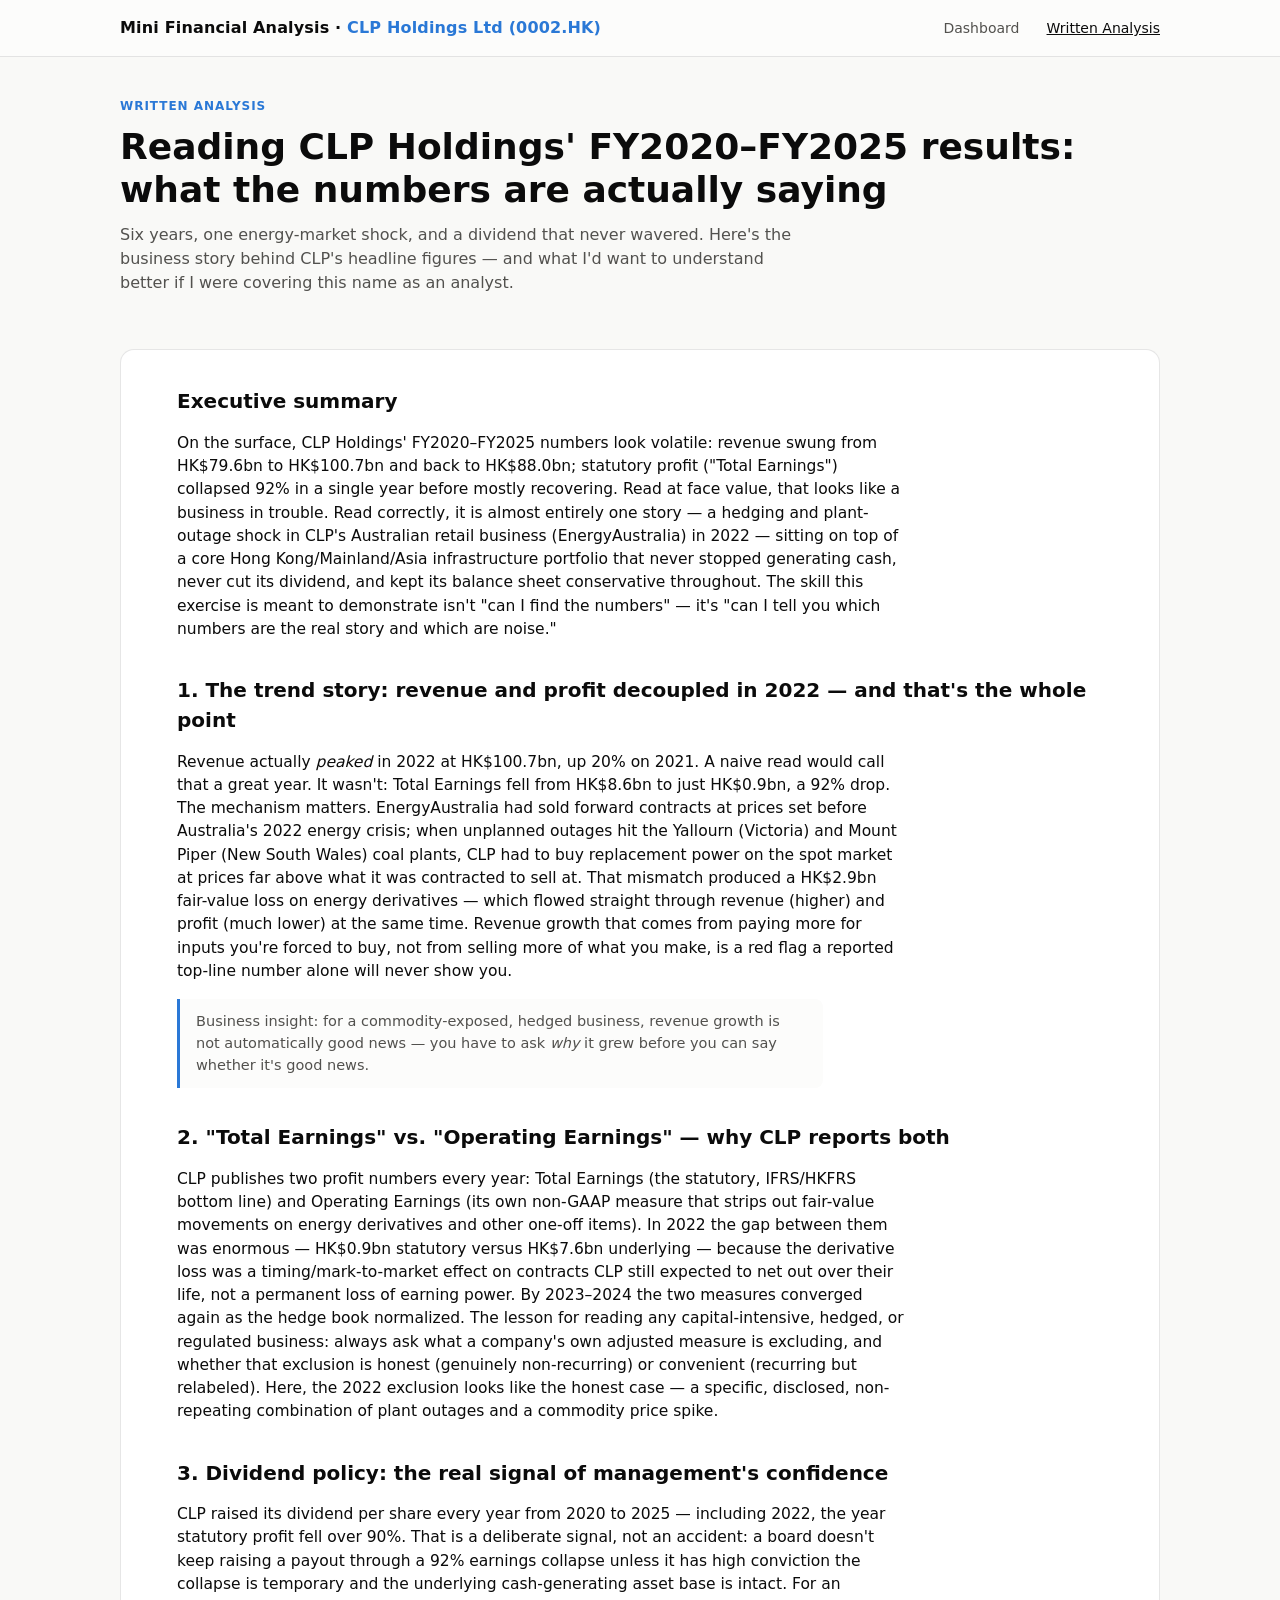
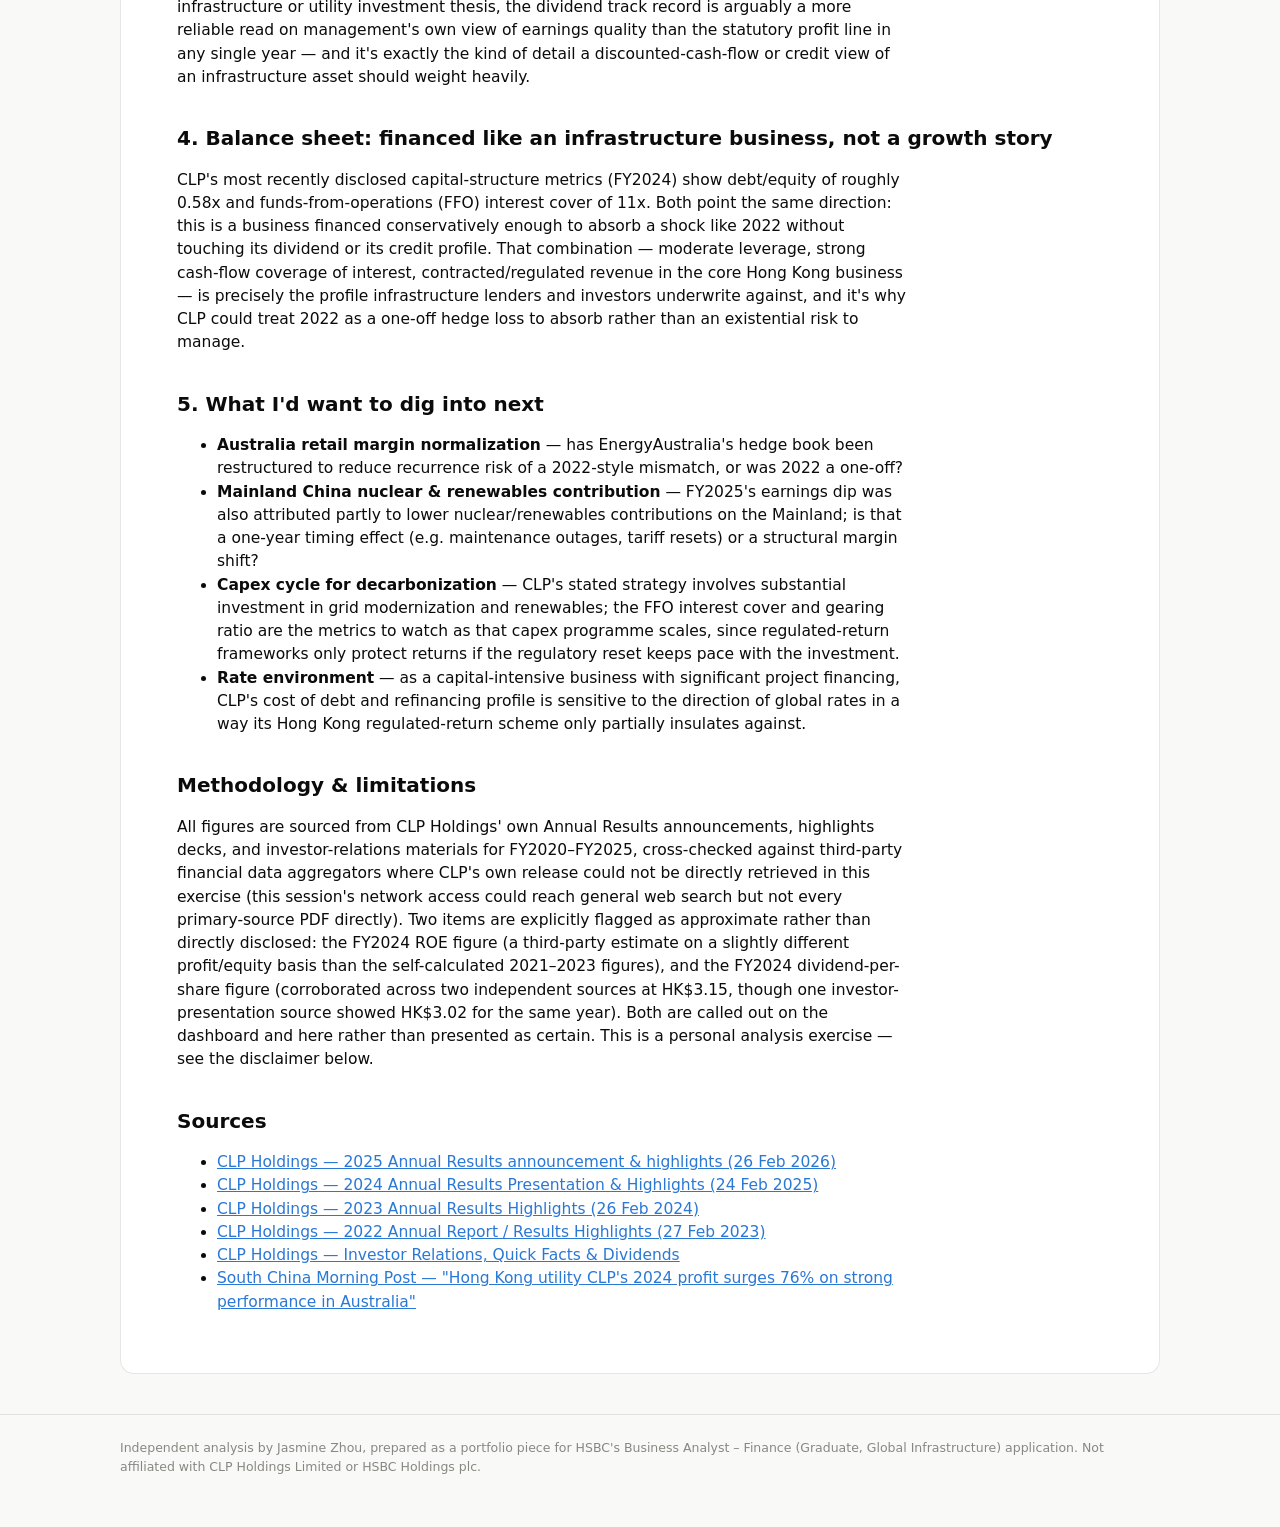
==== analysis.html @ e19e3365 "Add CLP Holdings mini financial analysis site Static dashboard + written analysis for a job-applicat" ====
<!DOCTYPE html>
<html lang="en">
<head>
  <meta charset="UTF-8" />
  <meta name="viewport" content="width=device-width, initial-scale=1.0" />
  <title>CLP Holdings — Written Analysis</title>
  <meta
    name="description"
    content="A 1-2 page written interpretation of CLP Holdings' FY2020-FY2025 results: what the trend and ratios actually mean, and what I'd watch next as an analyst."
  />
  <link rel="stylesheet" href="assets/css/style.css" />
</head>
<body>
  <header class="site-header">
    <div class="wrap">
      <div class="brand">Mini Financial Analysis · <span>CLP Holdings Ltd (0002.HK)</span></div>
      <nav class="site-nav">
        <a href="index.html">Dashboard</a>
        <a href="analysis.html" class="active">Written Analysis</a>
      </nav>
    </div>
  </header>

  <main class="wrap">
    <section class="hero">
      <p class="eyebrow">Written analysis</p>
      <h1>Reading CLP Holdings' FY2020&ndash;FY2025 results: what the numbers are actually saying</h1>
      <p class="lede">
        Six years, one energy-market shock, and a dividend that never wavered. Here's
        the business story behind CLP's headline figures — and what I'd want to
        understand better if I were covering this name as an analyst.
      </p>
    </section>

    <article class="article">
      <h2>Executive summary</h2>
      <p>
        On the surface, CLP Holdings' FY2020&ndash;FY2025 numbers look volatile: revenue
        swung from HK$79.6bn to HK$100.7bn and back to HK$88.0bn; statutory profit
        ("Total Earnings") collapsed 92% in a single year before mostly recovering.
        Read at face value, that looks like a business in trouble. Read correctly, it
        is almost entirely one story — a hedging and plant-outage shock in CLP's
        Australian retail business (EnergyAustralia) in 2022 — sitting on top of a
        core Hong Kong/Mainland/Asia infrastructure portfolio that never stopped
        generating cash, never cut its dividend, and kept its balance sheet
        conservative throughout. The skill this exercise is meant to demonstrate isn't
        "can I find the numbers" — it's "can I tell you which numbers are the real
        story and which are noise."
      </p>

      <h2>1. The trend story: revenue and profit decoupled in 2022 — and that's the whole point</h2>
      <p>
        Revenue actually <em>peaked</em> in 2022 at HK$100.7bn, up 20% on 2021. A naive
        read would call that a great year. It wasn't: Total Earnings fell from
        HK$8.6bn to just HK$0.9bn, a 92% drop. The mechanism matters. EnergyAustralia
        had sold forward contracts at prices set before Australia's 2022 energy crisis;
        when unplanned outages hit the Yallourn (Victoria) and Mount Piper (New South
        Wales) coal plants, CLP had to buy replacement power on the spot market at
        prices far above what it was contracted to sell at. That mismatch produced a
        HK$2.9bn fair-value loss on energy derivatives — which flowed straight through
        revenue (higher) and profit (much lower) at the same time. Revenue growth that
        comes from paying more for inputs you're forced to buy, not from selling more
        of what you make, is a red flag a reported top-line number alone will never show you.
      </p>
      <div class="callout">
        Business insight: for a commodity-exposed, hedged business, revenue growth is
        not automatically good news — you have to ask <em>why</em> it grew before you
        can say whether it's good news.
      </div>

      <h2>2. "Total Earnings" vs. "Operating Earnings" — why CLP reports both</h2>
      <p>
        CLP publishes two profit numbers every year: Total Earnings (the statutory,
        IFRS/HKFRS bottom line) and Operating Earnings (its own non-GAAP measure that
        strips out fair-value movements on energy derivatives and other one-off
        items). In 2022 the gap between them was enormous — HK$0.9bn statutory versus
        HK$7.6bn underlying — because the derivative loss was a timing/mark-to-market
        effect on contracts CLP still expected to net out over their life, not a
        permanent loss of earning power. By 2023&ndash;2024 the two measures converged
        again as the hedge book normalized. The lesson for reading any capital-intensive,
        hedged, or regulated business: always ask what a company's own adjusted
        measure is excluding, and whether that exclusion is honest (genuinely
        non-recurring) or convenient (recurring but relabeled). Here, the 2022
        exclusion looks like the honest case — a specific, disclosed, non-repeating
        combination of plant outages and a commodity price spike.
      </p>

      <h2>3. Dividend policy: the real signal of management's confidence</h2>
      <p>
        CLP raised its dividend per share every year from 2020 to 2025 — including
        2022, the year statutory profit fell over 90%. That is a deliberate signal,
        not an accident: a board doesn't keep raising a payout through a 92%
        earnings collapse unless it has high conviction the collapse is temporary and
        the underlying cash-generating asset base is intact. For an infrastructure
        or utility investment thesis, the dividend track record is arguably a more
        reliable read on management's own view of earnings quality than the
        statutory profit line in any single year — and it's exactly the kind of
        detail a discounted-cash-flow or credit view of an infrastructure asset
        should weight heavily.
      </p>

      <h2>4. Balance sheet: financed like an infrastructure business, not a growth story</h2>
      <p>
        CLP's most recently disclosed capital-structure metrics (FY2024) show
        debt/equity of roughly 0.58x and funds-from-operations (FFO) interest cover
        of 11x. Both point the same direction: this is a business financed
        conservatively enough to absorb a shock like 2022 without touching its
        dividend or its credit profile. That combination — moderate leverage, strong
        cash-flow coverage of interest, contracted/regulated revenue in the core
        Hong Kong business — is precisely the profile infrastructure lenders and
        investors underwrite against, and it's why CLP could treat 2022 as a
        one-off hedge loss to absorb rather than an existential risk to manage.
      </p>

      <h2>5. What I'd want to dig into next</h2>
      <ul>
        <li>
          <strong>Australia retail margin normalization</strong> — has EnergyAustralia's
          hedge book been restructured to reduce recurrence risk of a 2022-style
          mismatch, or was 2022 a one-off?
        </li>
        <li>
          <strong>Mainland China nuclear &amp; renewables contribution</strong> — FY2025's
          earnings dip was also attributed partly to lower nuclear/renewables
          contributions on the Mainland; is that a one-year timing effect (e.g.
          maintenance outages, tariff resets) or a structural margin shift?
        </li>
        <li>
          <strong>Capex cycle for decarbonization</strong> — CLP's stated strategy
          involves substantial investment in grid modernization and renewables;
          the FFO interest cover and gearing ratio are the metrics to watch as that
          capex programme scales, since regulated-return frameworks only protect
          returns if the regulatory reset keeps pace with the investment.
        </li>
        <li>
          <strong>Rate environment</strong> — as a capital-intensive business with
          significant project financing, CLP's cost of debt and refinancing profile
          is sensitive to the direction of global rates in a way its Hong Kong
          regulated-return scheme only partially insulates against.
        </li>
      </ul>

      <h2>Methodology &amp; limitations</h2>
      <p>
        All figures are sourced from CLP Holdings' own Annual Results announcements,
        highlights decks, and investor-relations materials for FY2020&ndash;FY2025,
        cross-checked against third-party financial data aggregators where CLP's own
        release could not be directly retrieved in this exercise (this session's
        network access could reach general web search but not every primary-source
        PDF directly). Two items are explicitly flagged as approximate rather than
        directly disclosed: the FY2024 ROE figure (a third-party estimate on a
        slightly different profit/equity basis than the self-calculated 2021&ndash;2023
        figures), and the FY2024 dividend-per-share figure (corroborated across two
        independent sources at HK$3.15, though one investor-presentation source
        showed HK$3.02 for the same year). Both are called out on the dashboard and
        here rather than presented as certain. This is a personal analysis exercise —
        see the disclaimer below.
      </p>

      <h2 id="sources">Sources</h2>
      <ul>
        <li><a href="https://www.clpgroup.com/en/investor-relations/financial-reporting/results-and-presentations.html">CLP Holdings — 2025 Annual Results announcement &amp; highlights (26 Feb 2026)</a></li>
        <li><a href="https://www.clpgroup.com/content/dam/clp-group/channels/investor/document/3-2-results---presentations/2024/CLP%202024%20Annual%20Results%20Presentation.pdf.coredownload.pdf">CLP Holdings — 2024 Annual Results Presentation &amp; Highlights (24 Feb 2025)</a></li>
        <li><a href="https://www.clpgroup.com/content/dam/clp-group/channels/media/document/embedded_pdfs_en/2023AR_highlights_en.pdf">CLP Holdings — 2023 Annual Results Highlights (26 Feb 2024)</a></li>
        <li><a href="https://www.clpgroup.com/content/dam/clp-group/channels/investor/document/3-3-financial-reports/2022/e_2022Annual%20Report.pdf">CLP Holdings — 2022 Annual Report / Results Highlights (27 Feb 2023)</a></li>
        <li><a href="https://www.clpgroup.com/en/investor-relations/financial-reporting/quick-facts.html">CLP Holdings — Investor Relations, Quick Facts &amp; Dividends</a></li>
        <li><a href="https://www.scmp.com/business/article/3299883/hong-kong-utility-clps-2024-profit-surges-76-strong-performance-australia">South China Morning Post — "Hong Kong utility CLP's 2024 profit surges 76% on strong performance in Australia"</a></li>
      </ul>
    </article>
  </main>

  <footer class="site-footer">
    <div class="wrap">
      Independent analysis by Jasmine Zhou, prepared as a portfolio piece for HSBC's
      Business Analyst – Finance (Graduate, Global Infrastructure) application. Not
      affiliated with CLP Holdings Limited or HSBC Holdings plc.
    </div>
  </footer>
</body>
</html>
---- assets/css/style.css ----
/* HSBC mini financial analysis — shared styles.
   Color tokens follow a validated categorical/status palette (see README). */

:root {
  color-scheme: light;
  --page-plane: #f9f9f7;
  --surface-1: #fcfcfb;
  --surface-2: #ffffff;
  --text-primary: #0b0b0b;
  --text-secondary: #52514e;
  --text-muted: #898781;
  --gridline: #e1e0d9;
  --baseline: #c3c2b7;
  --border: rgba(11, 11, 11, 0.1);

  --series-1: #2a78d6; /* blue */
  --series-2: #eb6834; /* orange */

  --good: #0ca30c;
  --good-text: #006300;
  --critical: #d03b3b;
  --neutral-chip: #eceae3;
}

@media (prefers-color-scheme: dark) {
  :root:where(:not([data-theme="light"])) {
    color-scheme: dark;
    --page-plane: #0d0d0d;
    --surface-1: #1a1a19;
    --surface-2: #201f1e;
    --text-primary: #ffffff;
    --text-secondary: #c3c2b7;
    --text-muted: #898781;
    --gridline: #2c2c2a;
    --baseline: #383835;
    --border: rgba(255, 255, 255, 0.1);

    --series-1: #3987e5;
    --series-2: #d95926;

    --good: #0ca30c;
    --good-text: #0ca30c;
    --critical: #e66767;
    --neutral-chip: #262624;
  }
}

* {
  box-sizing: border-box;
}

html,
body {
  margin: 0;
  padding: 0;
}

body {
  background: var(--page-plane);
  color: var(--text-primary);
  font-family: system-ui, -apple-system, "Segoe UI", sans-serif;
  line-height: 1.5;
  -webkit-font-smoothing: antialiased;
}

a {
  color: var(--series-1);
}

.wrap {
  max-width: 1080px;
  margin: 0 auto;
  padding: 0 20px;
}

/* ---------- top nav ---------- */
.site-header {
  border-bottom: 1px solid var(--border);
  background: var(--surface-1);
}

.site-header .wrap {
  display: flex;
  align-items: center;
  justify-content: space-between;
  padding-top: 16px;
  padding-bottom: 16px;
  flex-wrap: wrap;
  gap: 10px;
}

.brand {
  font-weight: 700;
  font-size: 16px;
  letter-spacing: 0.01em;
}

.brand span {
  color: var(--series-1);
}

.site-nav a {
  color: var(--text-secondary);
  text-decoration: none;
  font-size: 14px;
  margin-left: 22px;
}

.site-nav a:hover,
.site-nav a.active {
  color: var(--text-primary);
  text-decoration: underline;
}

/* ---------- hero ---------- */
.hero {
  padding: 40px 0 24px;
}

.eyebrow {
  text-transform: uppercase;
  letter-spacing: 0.08em;
  font-size: 12px;
  font-weight: 700;
  color: var(--series-1);
  margin: 0 0 10px;
}

.hero h1 {
  font-size: clamp(26px, 4vw, 36px);
  line-height: 1.2;
  margin: 0 0 12px;
}

.hero p.lede {
  font-size: 16px;
  color: var(--text-secondary);
  max-width: 68ch;
  margin: 0 0 6px;
}

.hero .as-of {
  font-size: 13px;
  color: var(--text-muted);
}

/* ---------- disclaimer ---------- */
.disclaimer {
  background: var(--surface-1);
  border: 1px solid var(--border);
  border-radius: 10px;
  padding: 14px 16px;
  font-size: 13px;
  color: var(--text-secondary);
  margin: 20px 0 32px;
}

.disclaimer strong {
  color: var(--text-primary);
}

/* ---------- KPI row ---------- */
.kpi-row {
  display: grid;
  grid-template-columns: repeat(auto-fit, minmax(190px, 1fr));
  gap: 12px;
  margin: 24px 0 40px;
}

.kpi-tile {
  background: var(--surface-2);
  border: 1px solid var(--border);
  border-radius: 12px;
  padding: 16px 18px;
}

.kpi-label {
  font-size: 12px;
  color: var(--text-muted);
  text-transform: uppercase;
  letter-spacing: 0.04em;
  margin: 0 0 8px;
}

.kpi-value {
  font-size: 26px;
  font-weight: 700;
  margin: 0 0 6px;
  font-variant-numeric: proportional-nums;
}

.kpi-delta {
  font-size: 13px;
  font-weight: 600;
  display: inline-flex;
  align-items: center;
  gap: 4px;
}

.kpi-delta.good {
  color: var(--good-text);
}

.kpi-delta.critical {
  color: var(--critical);
}

.kpi-delta.neutral {
  color: var(--text-muted);
}

.kpi-note {
  font-size: 12px;
  color: var(--text-muted);
  margin-top: 6px;
}

/* ---------- section chrome ---------- */
section.block {
  margin: 44px 0;
}

section.block h2 {
  font-size: 20px;
  margin: 0 0 4px;
}

section.block .sub {
  color: var(--text-secondary);
  font-size: 14px;
  margin: 0 0 18px;
}

.chart-grid {
  display: grid;
  grid-template-columns: repeat(auto-fit, minmax(420px, 1fr));
  gap: 20px;
}

.chart-card {
  background: var(--surface-2);
  border: 1px solid var(--border);
  border-radius: 12px;
  padding: 18px 20px 10px;
}

.chart-card h3 {
  font-size: 15px;
  margin: 0 0 2px;
}

.chart-card .chart-sub {
  font-size: 12.5px;
  color: var(--text-muted);
  margin: 0 0 12px;
}

.chart-card canvas {
  max-height: 260px;
}

.legend-row {
  display: flex;
  gap: 16px;
  flex-wrap: wrap;
  font-size: 12.5px;
  color: var(--text-secondary);
  margin-top: 10px;
}

.legend-row .dot {
  display: inline-block;
  width: 10px;
  height: 10px;
  border-radius: 3px;
  margin-right: 5px;
  vertical-align: middle;
}

.chart-footnote {
  font-size: 11.5px;
  color: var(--text-muted);
  margin-top: 8px;
}

/* ---------- article (analysis.html) ---------- */
.article {
  background: var(--surface-2);
  border: 1px solid var(--border);
  border-radius: 14px;
  padding: 36px clamp(20px, 5vw, 56px) 44px;
  margin: 24px 0 40px;
}

.article h2 {
  font-size: 20px;
  margin: 34px 0 10px;
}

.article h2:first-child {
  margin-top: 0;
}

.article p {
  font-size: 15.5px;
  color: var(--text-primary);
  max-width: 74ch;
}

.article ul {
  max-width: 74ch;
  font-size: 15.5px;
}

.article .callout {
  border-left: 3px solid var(--series-1);
  background: var(--surface-1);
  padding: 12px 16px;
  border-radius: 0 8px 8px 0;
  font-size: 14.5px;
  color: var(--text-secondary);
  margin: 16px 0;
  max-width: 70ch;
}

/* ---------- table ---------- */
table.data-table {
  width: 100%;
  border-collapse: collapse;
  font-size: 13.5px;
  margin: 16px 0;
}

table.data-table th,
table.data-table td {
  text-align: right;
  padding: 8px 10px;
  border-bottom: 1px solid var(--gridline);
  font-variant-numeric: tabular-nums;
}

table.data-table th:first-child,
table.data-table td:first-child {
  text-align: left;
  font-variant-numeric: normal;
}

table.data-table th {
  color: var(--text-muted);
  font-weight: 600;
  font-size: 12px;
  text-transform: uppercase;
  letter-spacing: 0.03em;
}

/* ---------- footer ---------- */
.site-footer {
  border-top: 1px solid var(--border);
  margin-top: 40px;
  padding: 24px 0 50px;
  font-size: 12.5px;
  color: var(--text-muted);
}

.site-footer a {
  color: var(--text-muted);
}

.sources-list {
  margin: 6px 0 0;
  padding-left: 18px;
}

.sources-list li {
  margin-bottom: 3px;
}

@media (max-width: 560px) {
  .site-nav a {
    margin-left: 14px;
  }
}
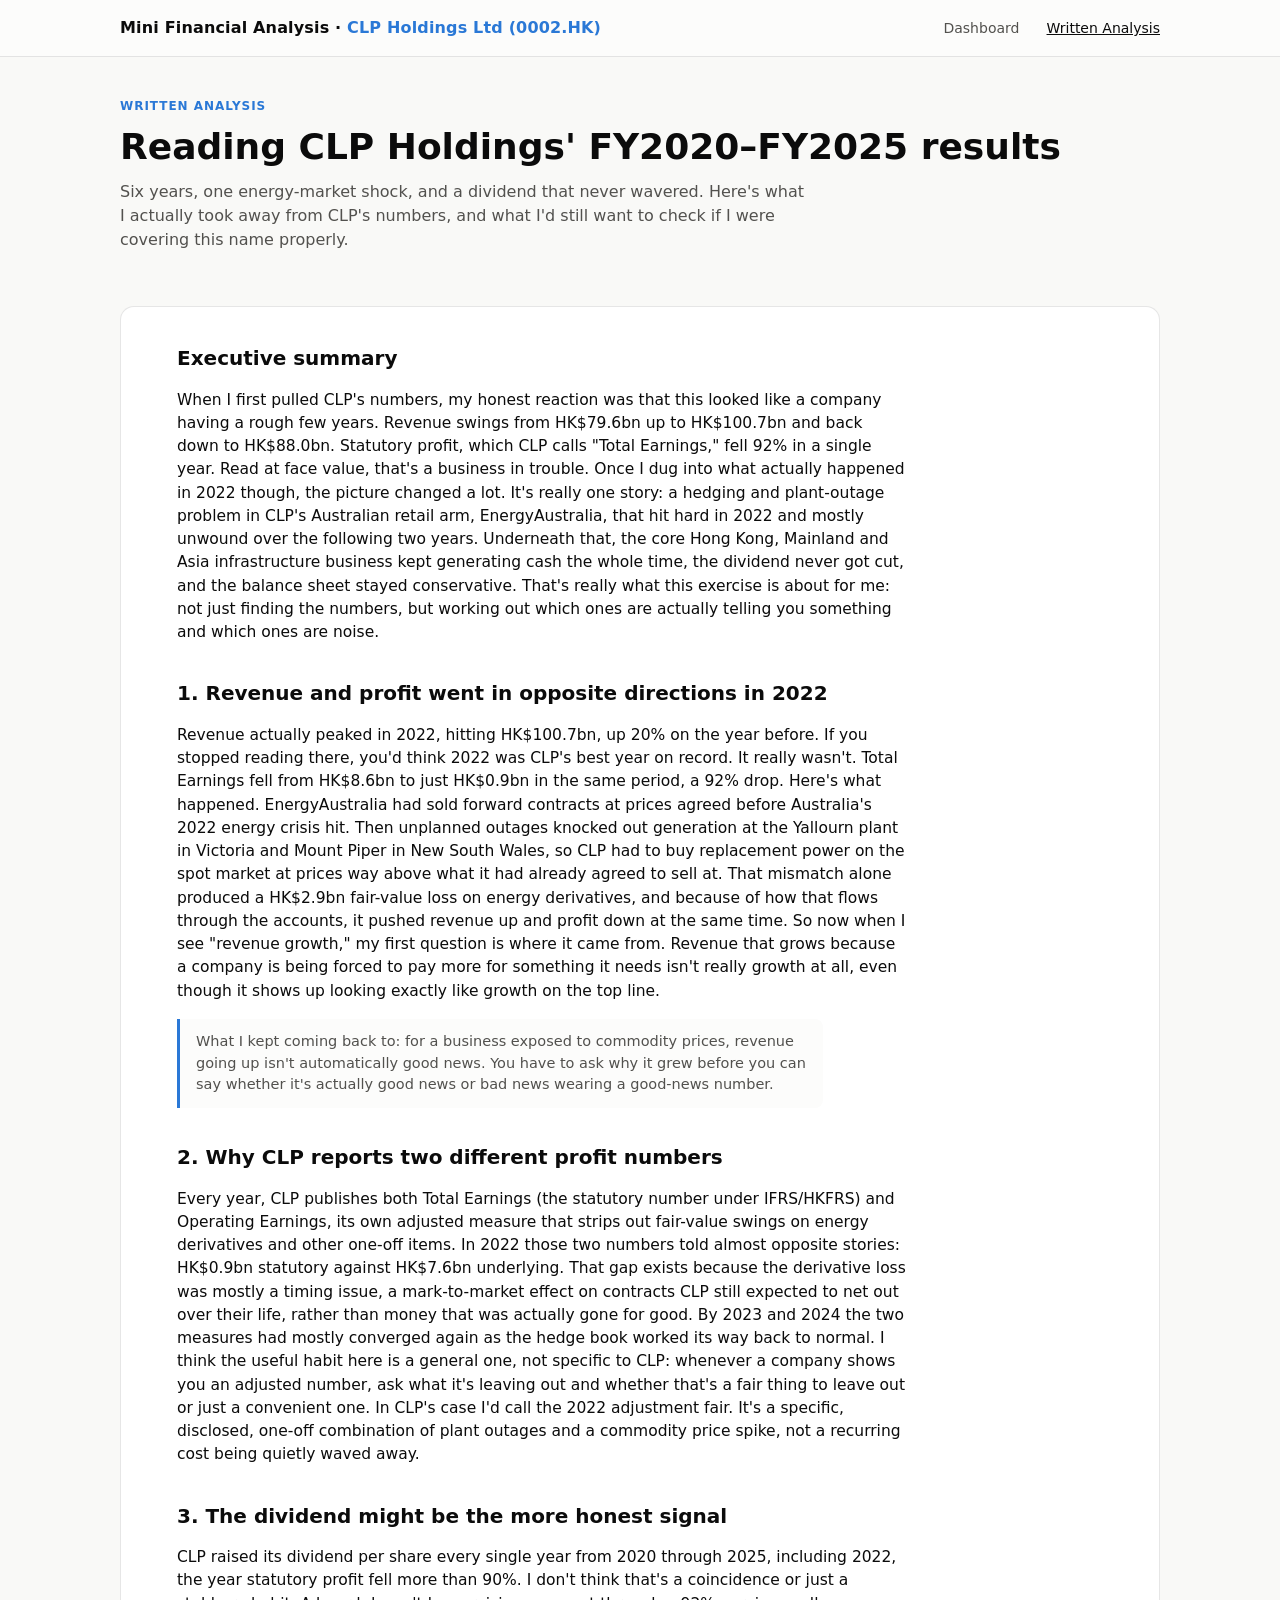
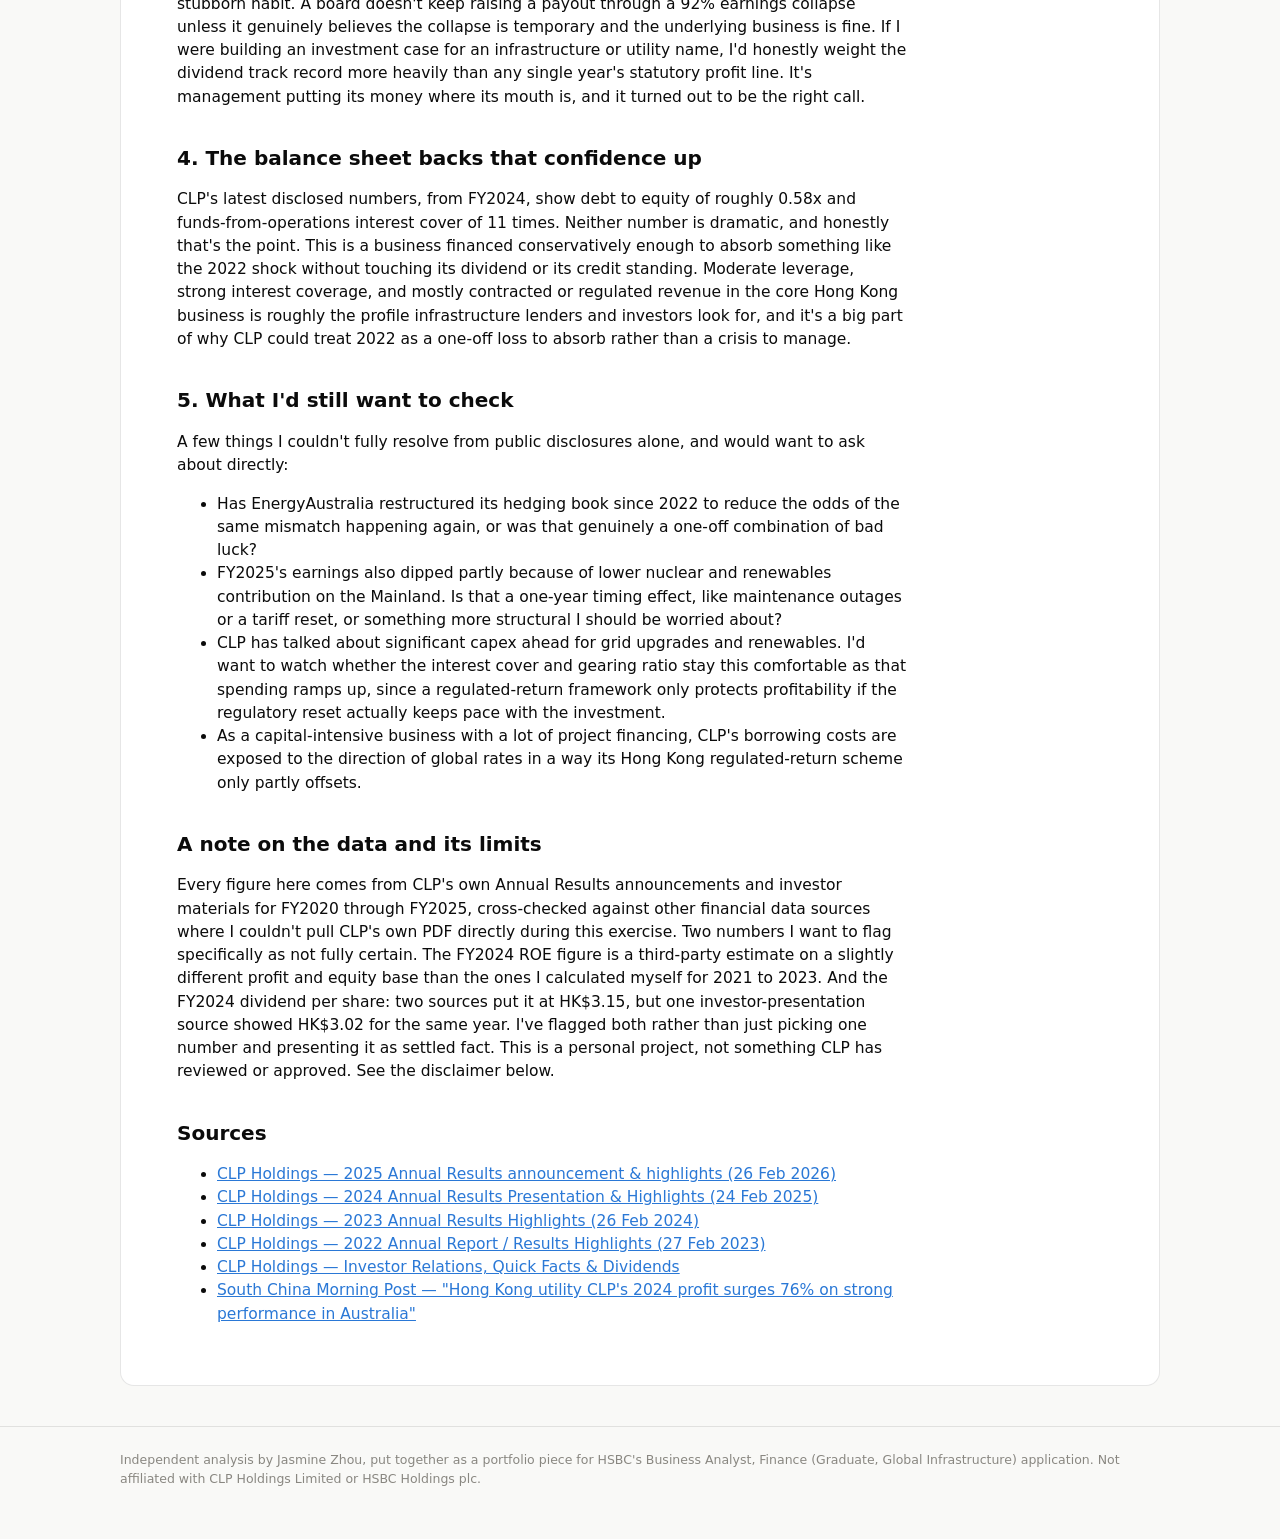
==== commit 6b9344a4: "Rewrite copy in a more natural voice, add real interactivity Rewrote the written analysis and dashbo" ====
--- a/analysis.html
+++ b/analysis.html
@@ -24,137 +24,148 @@
   <main class="wrap">
     <section class="hero">
       <p class="eyebrow">Written analysis</p>
-      <h1>Reading CLP Holdings' FY2020&ndash;FY2025 results: what the numbers are actually saying</h1>
+      <h1>Reading CLP Holdings' FY2020&ndash;FY2025 results</h1>
       <p class="lede">
-        Six years, one energy-market shock, and a dividend that never wavered. Here's
-        the business story behind CLP's headline figures — and what I'd want to
-        understand better if I were covering this name as an analyst.
+        Six years, one energy-market shock, and a dividend that never wavered.
+        Here's what I actually took away from CLP's numbers, and what I'd still
+        want to check if I were covering this name properly.
       </p>
     </section>
 
     <article class="article">
       <h2>Executive summary</h2>
       <p>
-        On the surface, CLP Holdings' FY2020&ndash;FY2025 numbers look volatile: revenue
-        swung from HK$79.6bn to HK$100.7bn and back to HK$88.0bn; statutory profit
-        ("Total Earnings") collapsed 92% in a single year before mostly recovering.
-        Read at face value, that looks like a business in trouble. Read correctly, it
-        is almost entirely one story — a hedging and plant-outage shock in CLP's
-        Australian retail business (EnergyAustralia) in 2022 — sitting on top of a
-        core Hong Kong/Mainland/Asia infrastructure portfolio that never stopped
-        generating cash, never cut its dividend, and kept its balance sheet
-        conservative throughout. The skill this exercise is meant to demonstrate isn't
-        "can I find the numbers" — it's "can I tell you which numbers are the real
-        story and which are noise."
+        When I first pulled CLP's numbers, my honest reaction was that this
+        looked like a company having a rough few years. Revenue swings from
+        HK$79.6bn up to HK$100.7bn and back down to HK$88.0bn. Statutory profit,
+        which CLP calls "Total Earnings," fell 92% in a single year. Read at face
+        value, that's a business in trouble. Once I dug into what actually
+        happened in 2022 though, the picture changed a lot. It's really one
+        story: a hedging and plant-outage problem in CLP's Australian retail
+        arm, EnergyAustralia, that hit hard in 2022 and mostly unwound over the
+        following two years. Underneath that, the core Hong Kong, Mainland and
+        Asia infrastructure business kept generating cash the whole time, the
+        dividend never got cut, and the balance sheet stayed conservative. That's
+        really what this exercise is about for me: not just finding the numbers,
+        but working out which ones are actually telling you something and which
+        ones are noise.
       </p>
 
-      <h2>1. The trend story: revenue and profit decoupled in 2022 — and that's the whole point</h2>
+      <h2>1. Revenue and profit went in opposite directions in 2022</h2>
       <p>
-        Revenue actually <em>peaked</em> in 2022 at HK$100.7bn, up 20% on 2021. A naive
-        read would call that a great year. It wasn't: Total Earnings fell from
-        HK$8.6bn to just HK$0.9bn, a 92% drop. The mechanism matters. EnergyAustralia
-        had sold forward contracts at prices set before Australia's 2022 energy crisis;
-        when unplanned outages hit the Yallourn (Victoria) and Mount Piper (New South
-        Wales) coal plants, CLP had to buy replacement power on the spot market at
-        prices far above what it was contracted to sell at. That mismatch produced a
-        HK$2.9bn fair-value loss on energy derivatives — which flowed straight through
-        revenue (higher) and profit (much lower) at the same time. Revenue growth that
-        comes from paying more for inputs you're forced to buy, not from selling more
-        of what you make, is a red flag a reported top-line number alone will never show you.
+        Revenue actually peaked in 2022, hitting HK$100.7bn, up 20% on the year
+        before. If you stopped reading there, you'd think 2022 was CLP's best
+        year on record. It really wasn't. Total Earnings fell from HK$8.6bn to
+        just HK$0.9bn in the same period, a 92% drop. Here's what happened.
+        EnergyAustralia had sold forward contracts at prices agreed before
+        Australia's 2022 energy crisis hit. Then unplanned outages knocked out
+        generation at the Yallourn plant in Victoria and Mount Piper in New South
+        Wales, so CLP had to buy replacement power on the spot market at prices
+        way above what it had already agreed to sell at. That mismatch alone
+        produced a HK$2.9bn fair-value loss on energy derivatives, and because of
+        how that flows through the accounts, it pushed revenue up and profit down
+        at the same time. So now when I see "revenue growth," my first question
+        is where it came from. Revenue that grows because a company is being
+        forced to pay more for something it needs isn't really growth at all,
+        even though it shows up looking exactly like growth on the top line.
       </p>
       <div class="callout">
-        Business insight: for a commodity-exposed, hedged business, revenue growth is
-        not automatically good news — you have to ask <em>why</em> it grew before you
-        can say whether it's good news.
+        What I kept coming back to: for a business exposed to commodity prices,
+        revenue going up isn't automatically good news. You have to ask why it
+        grew before you can say whether it's actually good news or bad news
+        wearing a good-news number.
       </div>
 
-      <h2>2. "Total Earnings" vs. "Operating Earnings" — why CLP reports both</h2>
+      <h2>2. Why CLP reports two different profit numbers</h2>
       <p>
-        CLP publishes two profit numbers every year: Total Earnings (the statutory,
-        IFRS/HKFRS bottom line) and Operating Earnings (its own non-GAAP measure that
-        strips out fair-value movements on energy derivatives and other one-off
-        items). In 2022 the gap between them was enormous — HK$0.9bn statutory versus
-        HK$7.6bn underlying — because the derivative loss was a timing/mark-to-market
-        effect on contracts CLP still expected to net out over their life, not a
-        permanent loss of earning power. By 2023&ndash;2024 the two measures converged
-        again as the hedge book normalized. The lesson for reading any capital-intensive,
-        hedged, or regulated business: always ask what a company's own adjusted
-        measure is excluding, and whether that exclusion is honest (genuinely
-        non-recurring) or convenient (recurring but relabeled). Here, the 2022
-        exclusion looks like the honest case — a specific, disclosed, non-repeating
-        combination of plant outages and a commodity price spike.
+        Every year, CLP publishes both Total Earnings (the statutory number
+        under IFRS/HKFRS) and Operating Earnings, its own adjusted measure that
+        strips out fair-value swings on energy derivatives and other one-off
+        items. In 2022 those two numbers told almost opposite stories: HK$0.9bn
+        statutory against HK$7.6bn underlying. That gap exists because the
+        derivative loss was mostly a timing issue, a mark-to-market effect on
+        contracts CLP still expected to net out over their life, rather than
+        money that was actually gone for good. By 2023 and 2024 the two measures
+        had mostly converged again as the hedge book worked its way back to
+        normal. I think the useful habit here is a general one, not specific to
+        CLP: whenever a company shows you an adjusted number, ask what it's
+        leaving out and whether that's a fair thing to leave out or just a
+        convenient one. In CLP's case I'd call the 2022 adjustment fair. It's a
+        specific, disclosed, one-off combination of plant outages and a
+        commodity price spike, not a recurring cost being quietly waved away.
       </p>
 
-      <h2>3. Dividend policy: the real signal of management's confidence</h2>
+      <h2>3. The dividend might be the more honest signal</h2>
       <p>
-        CLP raised its dividend per share every year from 2020 to 2025 — including
-        2022, the year statutory profit fell over 90%. That is a deliberate signal,
-        not an accident: a board doesn't keep raising a payout through a 92%
-        earnings collapse unless it has high conviction the collapse is temporary and
-        the underlying cash-generating asset base is intact. For an infrastructure
-        or utility investment thesis, the dividend track record is arguably a more
-        reliable read on management's own view of earnings quality than the
-        statutory profit line in any single year — and it's exactly the kind of
-        detail a discounted-cash-flow or credit view of an infrastructure asset
-        should weight heavily.
+        CLP raised its dividend per share every single year from 2020 through
+        2025, including 2022, the year statutory profit fell more than 90%. I
+        don't think that's a coincidence or just a stubborn habit. A board
+        doesn't keep raising a payout through a 92% earnings collapse unless it
+        genuinely believes the collapse is temporary and the underlying business
+        is fine. If I were building an investment case for an infrastructure or
+        utility name, I'd honestly weight the dividend track record more heavily
+        than any single year's statutory profit line. It's management putting
+        its money where its mouth is, and it turned out to be the right call.
       </p>
 
-      <h2>4. Balance sheet: financed like an infrastructure business, not a growth story</h2>
+      <h2>4. The balance sheet backs that confidence up</h2>
       <p>
-        CLP's most recently disclosed capital-structure metrics (FY2024) show
-        debt/equity of roughly 0.58x and funds-from-operations (FFO) interest cover
-        of 11x. Both point the same direction: this is a business financed
-        conservatively enough to absorb a shock like 2022 without touching its
-        dividend or its credit profile. That combination — moderate leverage, strong
-        cash-flow coverage of interest, contracted/regulated revenue in the core
-        Hong Kong business — is precisely the profile infrastructure lenders and
-        investors underwrite against, and it's why CLP could treat 2022 as a
-        one-off hedge loss to absorb rather than an existential risk to manage.
+        CLP's latest disclosed numbers, from FY2024, show debt to equity of
+        roughly 0.58x and funds-from-operations interest cover of 11 times.
+        Neither number is dramatic, and honestly that's the point. This is a
+        business financed conservatively enough to absorb something like the
+        2022 shock without touching its dividend or its credit standing.
+        Moderate leverage, strong interest coverage, and mostly contracted or
+        regulated revenue in the core Hong Kong business is roughly the profile
+        infrastructure lenders and investors look for, and it's a big part of
+        why CLP could treat 2022 as a one-off loss to absorb rather than a
+        crisis to manage.
       </p>
 
-      <h2>5. What I'd want to dig into next</h2>
+      <h2>5. What I'd still want to check</h2>
+      <p>
+        A few things I couldn't fully resolve from public disclosures alone,
+        and would want to ask about directly:
+      </p>
       <ul>
         <li>
-          <strong>Australia retail margin normalization</strong> — has EnergyAustralia's
-          hedge book been restructured to reduce recurrence risk of a 2022-style
-          mismatch, or was 2022 a one-off?
+          Has EnergyAustralia restructured its hedging book since 2022 to
+          reduce the odds of the same mismatch happening again, or was that
+          genuinely a one-off combination of bad luck?
         </li>
         <li>
-          <strong>Mainland China nuclear &amp; renewables contribution</strong> — FY2025's
-          earnings dip was also attributed partly to lower nuclear/renewables
-          contributions on the Mainland; is that a one-year timing effect (e.g.
-          maintenance outages, tariff resets) or a structural margin shift?
+          FY2025's earnings also dipped partly because of lower nuclear and
+          renewables contribution on the Mainland. Is that a one-year timing
+          effect, like maintenance outages or a tariff reset, or something more
+          structural I should be worried about?
         </li>
         <li>
-          <strong>Capex cycle for decarbonization</strong> — CLP's stated strategy
-          involves substantial investment in grid modernization and renewables;
-          the FFO interest cover and gearing ratio are the metrics to watch as that
-          capex programme scales, since regulated-return frameworks only protect
-          returns if the regulatory reset keeps pace with the investment.
+          CLP has talked about significant capex ahead for grid upgrades and
+          renewables. I'd want to watch whether the interest cover and gearing
+          ratio stay this comfortable as that spending ramps up, since a
+          regulated-return framework only protects profitability if the
+          regulatory reset actually keeps pace with the investment.
         </li>
         <li>
-          <strong>Rate environment</strong> — as a capital-intensive business with
-          significant project financing, CLP's cost of debt and refinancing profile
-          is sensitive to the direction of global rates in a way its Hong Kong
-          regulated-return scheme only partially insulates against.
+          As a capital-intensive business with a lot of project financing,
+          CLP's borrowing costs are exposed to the direction of global rates in
+          a way its Hong Kong regulated-return scheme only partly offsets.
         </li>
       </ul>
 
-      <h2>Methodology &amp; limitations</h2>
+      <h2>A note on the data and its limits</h2>
       <p>
-        All figures are sourced from CLP Holdings' own Annual Results announcements,
-        highlights decks, and investor-relations materials for FY2020&ndash;FY2025,
-        cross-checked against third-party financial data aggregators where CLP's own
-        release could not be directly retrieved in this exercise (this session's
-        network access could reach general web search but not every primary-source
-        PDF directly). Two items are explicitly flagged as approximate rather than
-        directly disclosed: the FY2024 ROE figure (a third-party estimate on a
-        slightly different profit/equity basis than the self-calculated 2021&ndash;2023
-        figures), and the FY2024 dividend-per-share figure (corroborated across two
-        independent sources at HK$3.15, though one investor-presentation source
-        showed HK$3.02 for the same year). Both are called out on the dashboard and
-        here rather than presented as certain. This is a personal analysis exercise —
-        see the disclaimer below.
+        Every figure here comes from CLP's own Annual Results announcements and
+        investor materials for FY2020 through FY2025, cross-checked against
+        other financial data sources where I couldn't pull CLP's own PDF
+        directly during this exercise. Two numbers I want to flag specifically
+        as not fully certain. The FY2024 ROE figure is a third-party estimate on
+        a slightly different profit and equity base than the ones I calculated
+        myself for 2021 to 2023. And the FY2024 dividend per share: two sources
+        put it at HK$3.15, but one investor-presentation source showed HK$3.02
+        for the same year. I've flagged both rather than just picking one number
+        and presenting it as settled fact. This is a personal project, not
+        something CLP has reviewed or approved. See the disclaimer below.
       </p>
 
       <h2 id="sources">Sources</h2>
@@ -171,10 +182,12 @@
 
   <footer class="site-footer">
     <div class="wrap">
-      Independent analysis by Jasmine Zhou, prepared as a portfolio piece for HSBC's
-      Business Analyst – Finance (Graduate, Global Infrastructure) application. Not
-      affiliated with CLP Holdings Limited or HSBC Holdings plc.
+      Independent analysis by Jasmine Zhou, put together as a portfolio piece for
+      HSBC's Business Analyst, Finance (Graduate, Global Infrastructure) application.
+      Not affiliated with CLP Holdings Limited or HSBC Holdings plc.
     </div>
   </footer>
+
+  <script src="assets/js/interactions.js"></script>
 </body>
 </html>
--- a/assets/css/style.css
+++ b/assets/css/style.css
@@ -172,6 +172,17 @@
   border: 1px solid var(--border);
   border-radius: 12px;
   padding: 16px 18px;
+  transition: transform 0.2s ease, box-shadow 0.2s ease, border-color 0.2s ease;
+}
+
+.kpi-tile:hover {
+  transform: translateY(-3px);
+  border-color: var(--series-1);
+  box-shadow: 0 10px 24px rgba(0, 0, 0, 0.12);
+}
+
+.kpi-value {
+  font-variant-numeric: tabular-nums;
 }
 
 .kpi-label {
@@ -242,6 +253,64 @@
   border: 1px solid var(--border);
   border-radius: 12px;
   padding: 18px 20px 10px;
+  transition: transform 0.2s ease, box-shadow 0.2s ease, border-color 0.2s ease;
+}
+
+.chart-card:hover {
+  transform: translateY(-3px);
+  border-color: var(--series-1);
+  box-shadow: 0 10px 24px rgba(0, 0, 0, 0.12);
+}
+
+.chart-toggle {
+  display: flex;
+  gap: 6px;
+  margin-bottom: 12px;
+  flex-wrap: wrap;
+}
+
+.chart-toggle button {
+  font: inherit;
+  font-size: 12px;
+  font-weight: 600;
+  padding: 5px 11px;
+  border-radius: 999px;
+  border: 1px solid var(--border);
+  background: var(--surface-1);
+  color: var(--text-secondary);
+  cursor: pointer;
+  transition: background 0.15s ease, color 0.15s ease, border-color 0.15s ease;
+}
+
+.chart-toggle button:hover {
+  border-color: var(--series-1);
+  color: var(--text-primary);
+}
+
+.chart-toggle button.active {
+  background: var(--series-1);
+  border-color: var(--series-1);
+  color: #ffffff;
+}
+
+/* ---------- scroll-reveal ---------- */
+.reveal {
+  opacity: 0;
+  transform: translateY(16px);
+  transition: opacity 0.55s ease, transform 0.55s ease;
+}
+
+.reveal.is-visible {
+  opacity: 1;
+  transform: translateY(0);
+}
+
+@media (prefers-reduced-motion: reduce) {
+  .reveal {
+    transition: none;
+    opacity: 1;
+    transform: none;
+  }
 }
 
 .chart-card h3 {
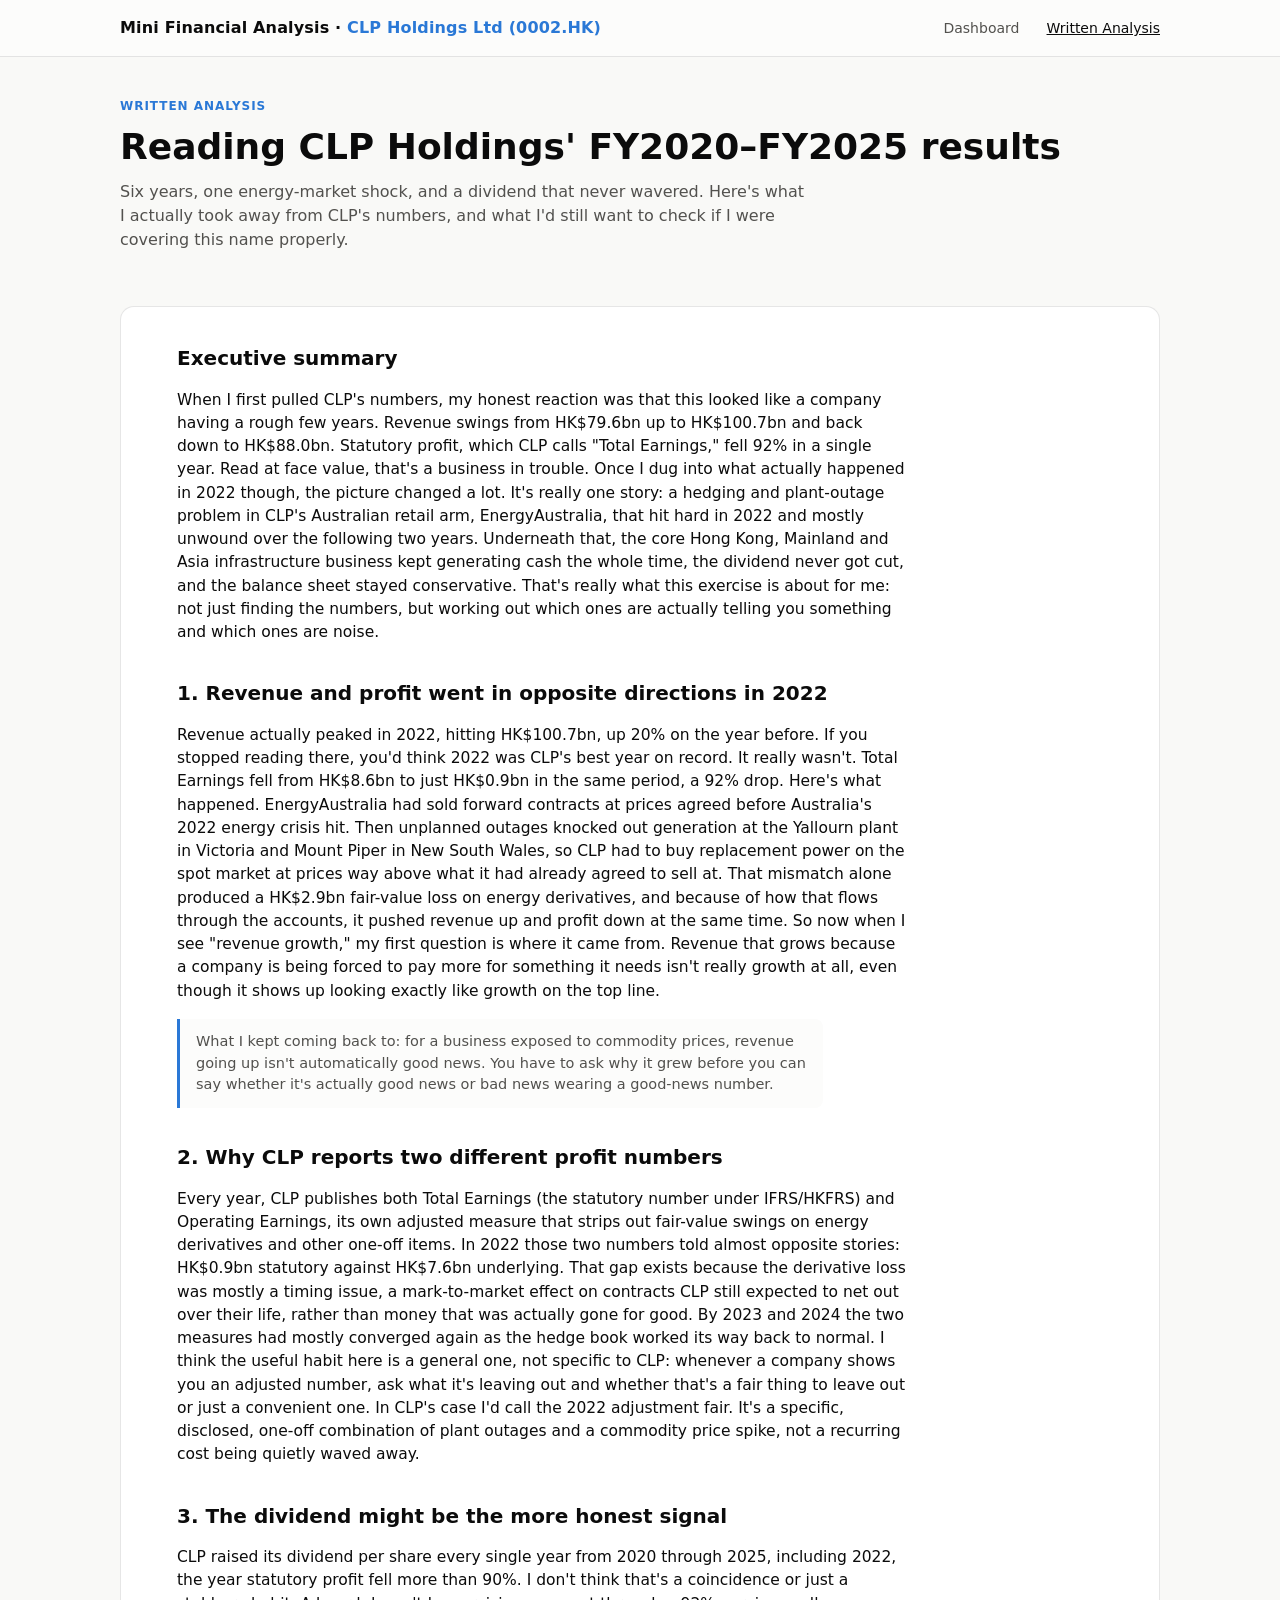
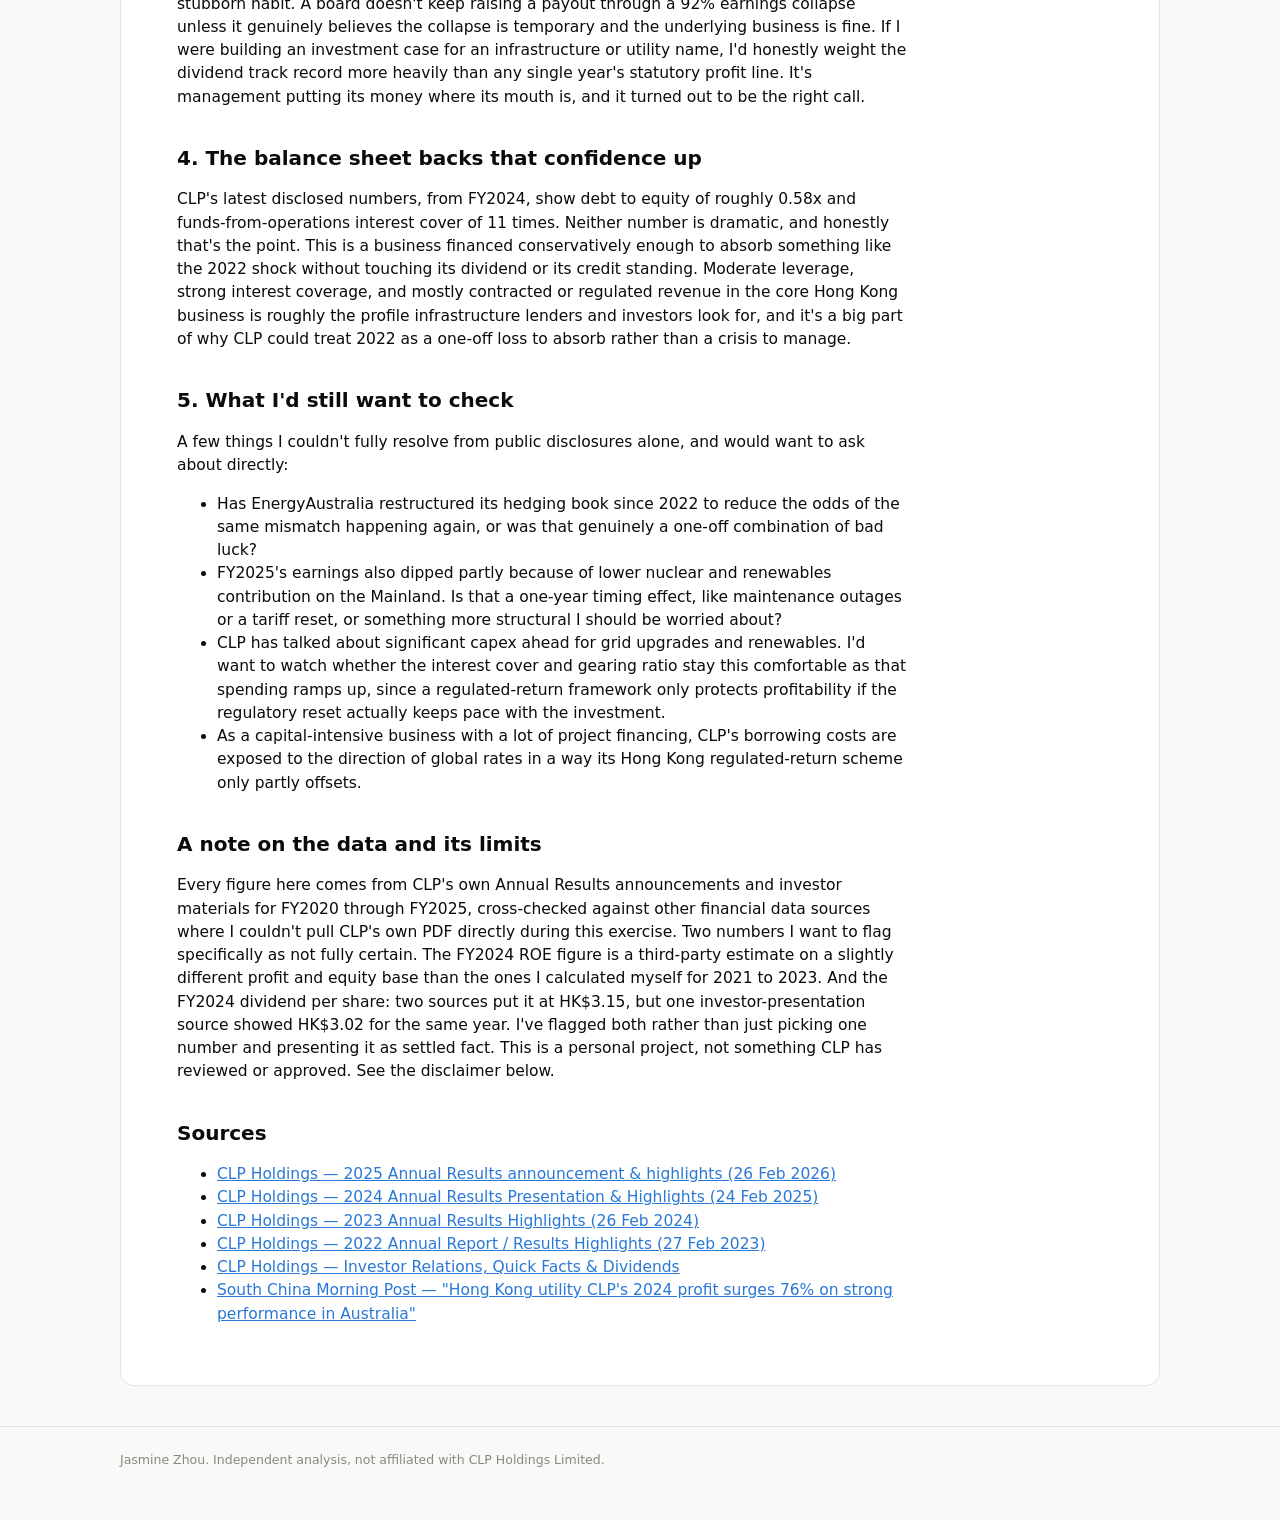
==== commit e23abaf9: "Simplify footer to author credit only Removes the job-application context from the page footers, kee" ====
--- a/analysis.html
+++ b/analysis.html
@@ -182,9 +182,7 @@
 
   <footer class="site-footer">
     <div class="wrap">
-      Independent analysis by Jasmine Zhou, put together as a portfolio piece for
-      HSBC's Business Analyst, Finance (Graduate, Global Infrastructure) application.
-      Not affiliated with CLP Holdings Limited or HSBC Holdings plc.
+      Jasmine Zhou. Independent analysis, not affiliated with CLP Holdings Limited.
     </div>
   </footer>
 
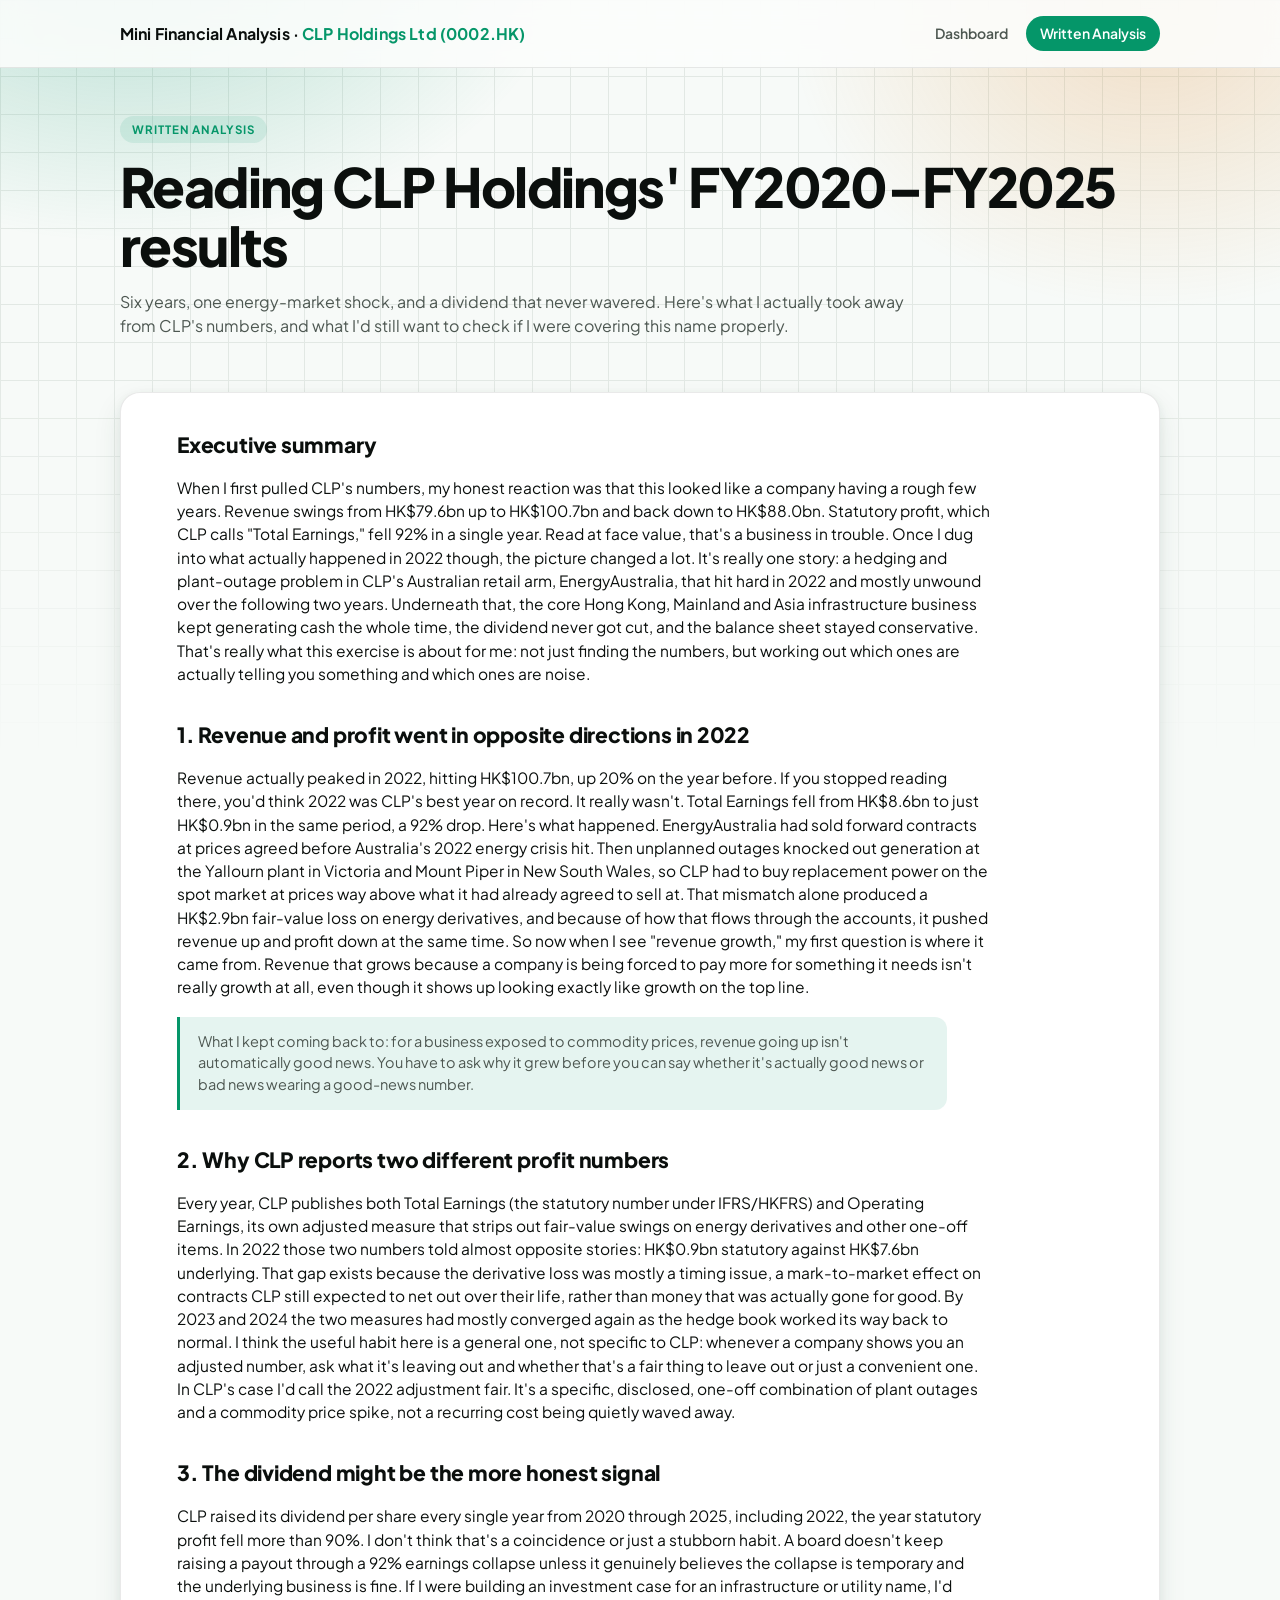
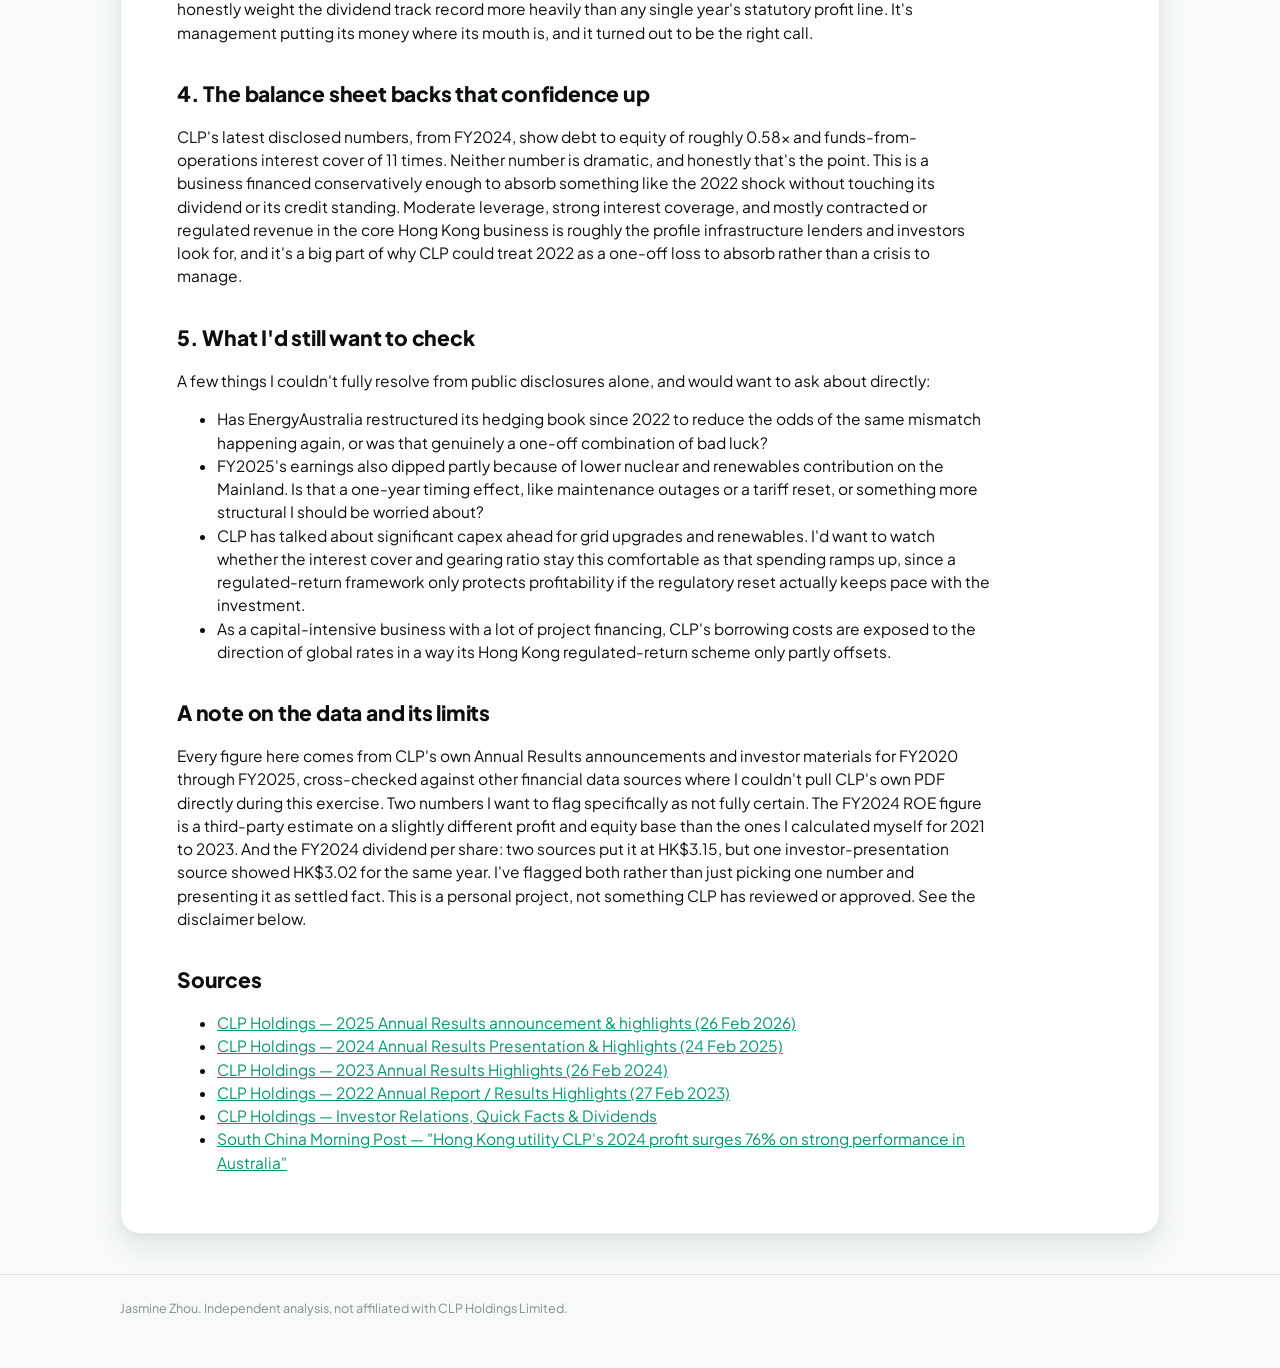
==== commit 720c4dbc: "Push the design further toward the SaaS-dashboard reference Bolder display type (Plus Jakarta Sans, " ====
--- a/analysis.html
+++ b/analysis.html
@@ -8,6 +8,9 @@
     name="description"
     content="A 1-2 page written interpretation of CLP Holdings' FY2020-FY2025 results: what the trend and ratios actually mean, and what I'd watch next as an analyst."
   />
+  <link rel="preconnect" href="https://fonts.googleapis.com" />
+  <link rel="preconnect" href="https://fonts.gstatic.com" crossorigin />
+  <link href="https://fonts.googleapis.com/css2?family=Plus+Jakarta+Sans:wght@500;600;700;800&display=swap" rel="stylesheet" />
   <link rel="stylesheet" href="assets/css/style.css" />
 </head>
 <body>
--- a/assets/css/style.css
+++ b/assets/css/style.css
@@ -3,45 +3,57 @@
 
 :root {
   color-scheme: light;
-  --page-plane: #f9f9f7;
-  --surface-1: #fcfcfb;
+  --page-plane: #f7faf8;
+  --surface-1: #fcfdfc;
   --surface-2: #ffffff;
-  --text-primary: #0b0b0b;
-  --text-secondary: #52514e;
-  --text-muted: #898781;
-  --gridline: #e1e0d9;
-  --baseline: #c3c2b7;
-  --border: rgba(11, 11, 11, 0.1);
-
-  --series-1: #2a78d6; /* blue */
-  --series-2: #eb6834; /* orange */
+  --text-primary: #0b0f0d;
+  --text-secondary: #4d5751;
+  --text-muted: #838d86;
+  --gridline: #e2e8e4;
+  --baseline: #c0c9c3;
+  --border: rgba(11, 20, 15, 0.09);
+
+  --series-1: #059669; /* emerald, brand primary */
+  --series-2: #d97706; /* amber, secondary accent */
+  --brand-soft: rgba(5, 150, 105, 0.1);
 
   --good: #0ca30c;
-  --good-text: #006300;
+  --good-text: #047a3d;
   --critical: #d03b3b;
-  --neutral-chip: #eceae3;
+  --neutral-chip: #e9efeb;
+
+  --shadow-color: 152 40% 20%;
+  --shadow-sm: 0 1px 2px hsl(var(--shadow-color) / 0.06), 0 1px 1px hsl(var(--shadow-color) / 0.04);
+  --shadow-md: 0 12px 28px hsl(var(--shadow-color) / 0.1), 0 2px 8px hsl(var(--shadow-color) / 0.06);
+  --shadow-lg: 0 20px 40px hsl(var(--shadow-color) / 0.16), 0 4px 12px hsl(var(--shadow-color) / 0.08);
 }
 
 @media (prefers-color-scheme: dark) {
   :root:where(:not([data-theme="light"])) {
     color-scheme: dark;
-    --page-plane: #0d0d0d;
-    --surface-1: #1a1a19;
-    --surface-2: #201f1e;
-    --text-primary: #ffffff;
-    --text-secondary: #c3c2b7;
-    --text-muted: #898781;
-    --gridline: #2c2c2a;
-    --baseline: #383835;
+    --page-plane: #0a0f0c;
+    --surface-1: #141a16;
+    --surface-2: #182019;
+    --text-primary: #f3f7f4;
+    --text-secondary: #b9c4bd;
+    --text-muted: #7c8880;
+    --gridline: #263029;
+    --baseline: #3a453d;
     --border: rgba(255, 255, 255, 0.1);
 
-    --series-1: #3987e5;
-    --series-2: #d95926;
-
-    --good: #0ca30c;
-    --good-text: #0ca30c;
+    --series-1: #34d399;
+    --series-2: #f59e0b;
+    --brand-soft: rgba(52, 211, 153, 0.14);
+
+    --good: #22c55e;
+    --good-text: #4ade80;
     --critical: #e66767;
-    --neutral-chip: #262624;
+    --neutral-chip: #202823;
+
+    --shadow-color: 152 60% 2%;
+    --shadow-sm: 0 1px 2px hsl(var(--shadow-color) / 0.4);
+    --shadow-md: 0 12px 28px hsl(var(--shadow-color) / 0.55), 0 2px 8px hsl(var(--shadow-color) / 0.35);
+    --shadow-lg: 0 20px 44px hsl(var(--shadow-color) / 0.6), 0 4px 14px hsl(var(--shadow-color) / 0.4);
   }
 }
 
@@ -58,9 +70,28 @@
 body {
   background: var(--page-plane);
   color: var(--text-primary);
-  font-family: system-ui, -apple-system, "Segoe UI", sans-serif;
+  font-family: "Plus Jakarta Sans", system-ui, -apple-system, "Segoe UI", sans-serif;
   line-height: 1.5;
   -webkit-font-smoothing: antialiased;
+  position: relative;
+  overflow-x: hidden;
+}
+
+body::before {
+  content: "";
+  position: absolute;
+  top: 0;
+  left: 0;
+  right: 0;
+  height: 820px;
+  background: radial-gradient(640px 440px at 10% -8%, color-mix(in srgb, var(--series-1) 28%, transparent), transparent 70%),
+    radial-gradient(520px 420px at 90% 2%, color-mix(in srgb, var(--series-2) 20%, transparent), transparent 70%),
+    linear-gradient(var(--gridline) 1px, transparent 1px), linear-gradient(90deg, var(--gridline) 1px, transparent 1px);
+  background-size: auto, auto, 38px 38px, 38px 38px;
+  mask-image: linear-gradient(to bottom, black 0%, black 45%, transparent 92%);
+  -webkit-mask-image: linear-gradient(to bottom, black 0%, black 45%, transparent 92%);
+  pointer-events: none;
+  z-index: -1;
 }
 
 a {
@@ -76,7 +107,12 @@
 /* ---------- top nav ---------- */
 .site-header {
   border-bottom: 1px solid var(--border);
-  background: var(--surface-1);
+  background: color-mix(in srgb, var(--surface-1) 88%, transparent);
+  backdrop-filter: blur(10px);
+  -webkit-backdrop-filter: blur(10px);
+  position: sticky;
+  top: 0;
+  z-index: 10;
 }
 
 .site-header .wrap {
@@ -99,37 +135,56 @@
   color: var(--series-1);
 }
 
+.site-nav {
+  display: flex;
+  align-items: center;
+  gap: 4px;
+}
+
 .site-nav a {
   color: var(--text-secondary);
   text-decoration: none;
   font-size: 14px;
-  margin-left: 22px;
-}
-
-.site-nav a:hover,
+  font-weight: 600;
+  padding: 7px 14px;
+  border-radius: 999px;
+  transition: background 0.15s ease, color 0.15s ease;
+}
+
+.site-nav a:hover {
+  color: var(--text-primary);
+  background: var(--neutral-chip);
+}
+
 .site-nav a.active {
-  color: var(--text-primary);
-  text-decoration: underline;
+  color: #ffffff;
+  background: var(--series-1);
 }
 
 /* ---------- hero ---------- */
 .hero {
-  padding: 40px 0 24px;
+  padding: 48px 0 24px;
 }
 
 .eyebrow {
+  display: inline-block;
   text-transform: uppercase;
   letter-spacing: 0.08em;
-  font-size: 12px;
+  font-size: 11.5px;
   font-weight: 700;
   color: var(--series-1);
-  margin: 0 0 10px;
+  background: var(--brand-soft);
+  padding: 5px 12px;
+  border-radius: 999px;
+  margin: 0 0 14px;
 }
 
 .hero h1 {
-  font-size: clamp(26px, 4vw, 36px);
-  line-height: 1.2;
-  margin: 0 0 12px;
+  font-size: clamp(32px, 5.6vw, 54px);
+  font-weight: 800;
+  line-height: 1.08;
+  letter-spacing: -0.03em;
+  margin: 0 0 16px;
 }
 
 .hero p.lede {
@@ -146,10 +201,10 @@
 
 /* ---------- disclaimer ---------- */
 .disclaimer {
-  background: var(--surface-1);
-  border: 1px solid var(--border);
-  border-radius: 10px;
-  padding: 14px 16px;
+  background: var(--brand-soft);
+  border: 1px solid color-mix(in srgb, var(--series-1) 22%, transparent);
+  border-radius: 14px;
+  padding: 16px 18px;
   font-size: 13px;
   color: var(--text-secondary);
   margin: 20px 0 32px;
@@ -168,17 +223,55 @@
 }
 
 .kpi-tile {
+  position: relative;
   background: var(--surface-2);
   border: 1px solid var(--border);
-  border-radius: 12px;
-  padding: 16px 18px;
+  border-radius: 18px;
+  padding: 16px 18px 20px;
+  box-shadow: var(--shadow-sm);
+  overflow: hidden;
   transition: transform 0.2s ease, box-shadow 0.2s ease, border-color 0.2s ease;
 }
 
+.kpi-tile::after {
+  content: "";
+  position: absolute;
+  left: 18px;
+  right: 18px;
+  bottom: 10px;
+  height: 3px;
+  border-radius: 999px;
+  background: linear-gradient(90deg, var(--series-1), color-mix(in srgb, var(--series-1) 25%, transparent));
+}
+
 .kpi-tile:hover {
-  transform: translateY(-3px);
-  border-color: var(--series-1);
-  box-shadow: 0 10px 24px rgba(0, 0, 0, 0.12);
+  transform: translateY(-4px);
+  border-color: color-mix(in srgb, var(--series-1) 40%, var(--border));
+  box-shadow: var(--shadow-md);
+}
+
+.kpi-top {
+  display: flex;
+  align-items: center;
+  gap: 10px;
+  margin-bottom: 14px;
+}
+
+.kpi-icon {
+  flex: none;
+  width: 34px;
+  height: 34px;
+  border-radius: 10px;
+  background: var(--brand-soft);
+  color: var(--series-1);
+  display: flex;
+  align-items: center;
+  justify-content: center;
+}
+
+.kpi-icon svg {
+  width: 18px;
+  height: 18px;
 }
 
 .kpi-value {
@@ -190,12 +283,13 @@
   color: var(--text-muted);
   text-transform: uppercase;
   letter-spacing: 0.04em;
-  margin: 0 0 8px;
+  margin: 0;
 }
 
 .kpi-value {
-  font-size: 26px;
-  font-weight: 700;
+  font-size: 27px;
+  font-weight: 800;
+  letter-spacing: -0.01em;
   margin: 0 0 6px;
   font-variant-numeric: proportional-nums;
 }
@@ -232,7 +326,9 @@
 }
 
 section.block h2 {
-  font-size: 20px;
+  font-size: 23px;
+  font-weight: 800;
+  letter-spacing: -0.015em;
   margin: 0 0 4px;
 }
 
@@ -251,15 +347,16 @@
 .chart-card {
   background: var(--surface-2);
   border: 1px solid var(--border);
-  border-radius: 12px;
-  padding: 18px 20px 10px;
+  border-radius: 18px;
+  padding: 20px 22px 12px;
+  box-shadow: var(--shadow-sm);
   transition: transform 0.2s ease, box-shadow 0.2s ease, border-color 0.2s ease;
 }
 
 .chart-card:hover {
-  transform: translateY(-3px);
-  border-color: var(--series-1);
-  box-shadow: 0 10px 24px rgba(0, 0, 0, 0.12);
+  transform: translateY(-4px);
+  border-color: color-mix(in srgb, var(--series-1) 40%, var(--border));
+  box-shadow: var(--shadow-md);
 }
 
 .chart-toggle {
@@ -291,6 +388,7 @@
   background: var(--series-1);
   border-color: var(--series-1);
   color: #ffffff;
+  box-shadow: var(--shadow-sm);
 }
 
 /* ---------- scroll-reveal ---------- */
@@ -356,13 +454,16 @@
 .article {
   background: var(--surface-2);
   border: 1px solid var(--border);
-  border-radius: 14px;
+  border-radius: 20px;
   padding: 36px clamp(20px, 5vw, 56px) 44px;
   margin: 24px 0 40px;
+  box-shadow: var(--shadow-md);
 }
 
 .article h2 {
-  font-size: 20px;
+  font-size: 21px;
+  font-weight: 800;
+  letter-spacing: -0.01em;
   margin: 34px 0 10px;
 }
 
@@ -383,12 +484,12 @@
 
 .article .callout {
   border-left: 3px solid var(--series-1);
-  background: var(--surface-1);
-  padding: 12px 16px;
-  border-radius: 0 8px 8px 0;
+  background: var(--brand-soft);
+  padding: 14px 18px;
+  border-radius: 0 12px 12px 0;
   font-size: 14.5px;
   color: var(--text-secondary);
-  margin: 16px 0;
+  margin: 18px 0;
   max-width: 70ch;
 }
 
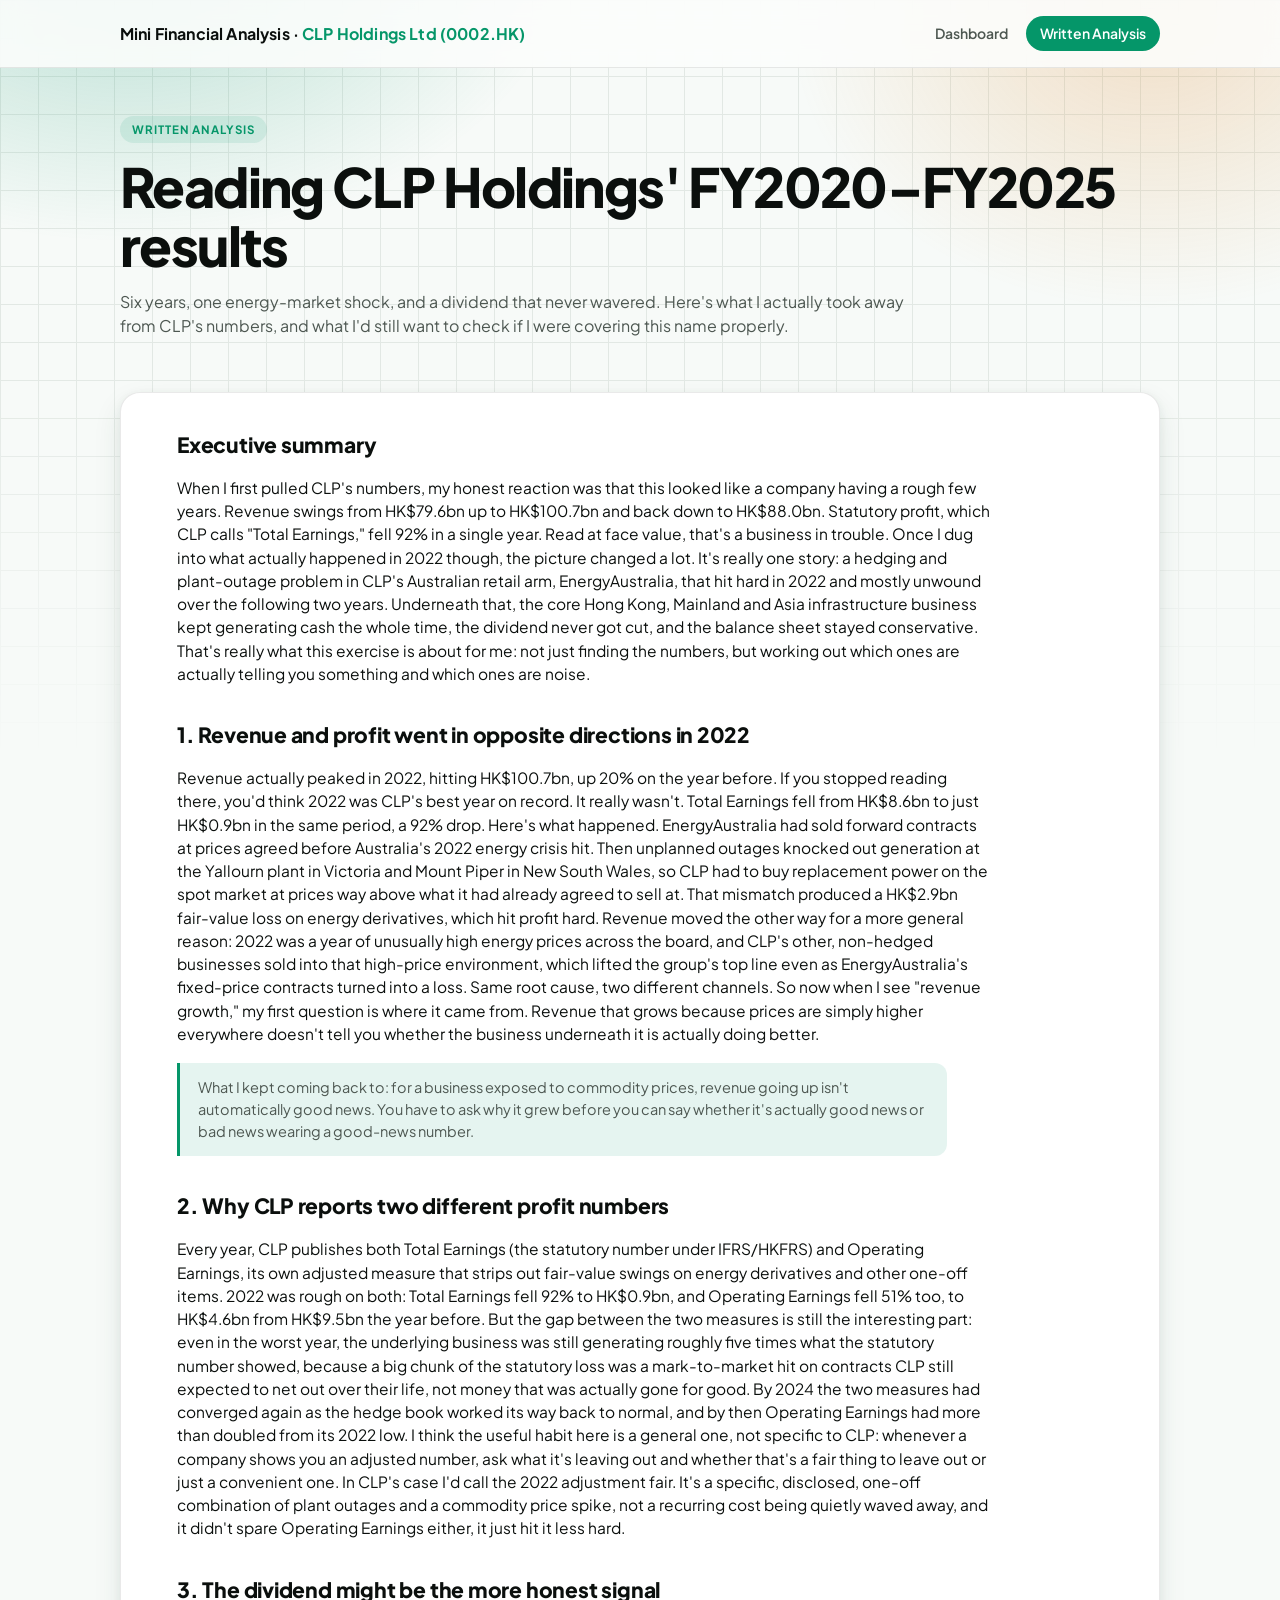
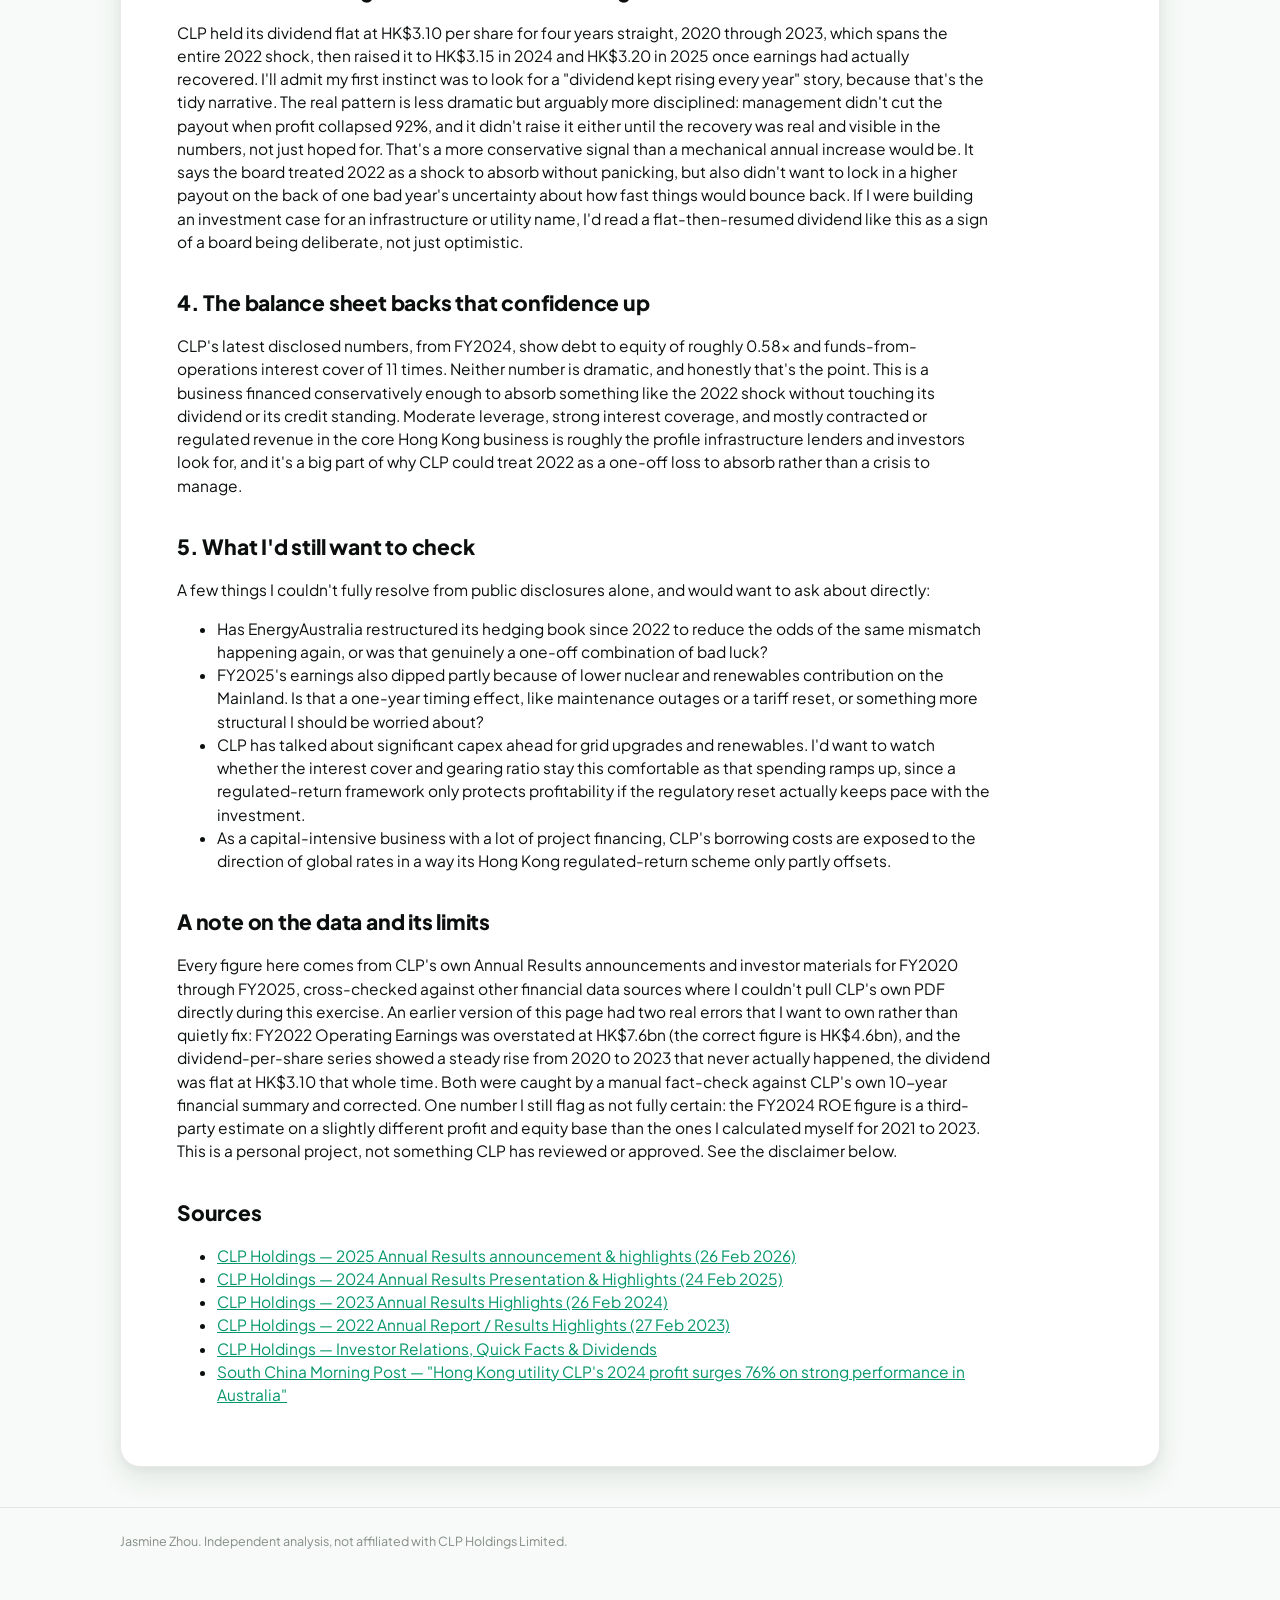
==== commit 297119d8: "Correct data errors found in fact-check against CLP's 10-year summary Two confirmed errors, fixed: F" ====
--- a/analysis.html
+++ b/analysis.html
@@ -64,13 +64,16 @@
         Australia's 2022 energy crisis hit. Then unplanned outages knocked out
         generation at the Yallourn plant in Victoria and Mount Piper in New South
         Wales, so CLP had to buy replacement power on the spot market at prices
-        way above what it had already agreed to sell at. That mismatch alone
-        produced a HK$2.9bn fair-value loss on energy derivatives, and because of
-        how that flows through the accounts, it pushed revenue up and profit down
-        at the same time. So now when I see "revenue growth," my first question
-        is where it came from. Revenue that grows because a company is being
-        forced to pay more for something it needs isn't really growth at all,
-        even though it shows up looking exactly like growth on the top line.
+        way above what it had already agreed to sell at. That mismatch produced
+        a HK$2.9bn fair-value loss on energy derivatives, which hit profit hard.
+        Revenue moved the other way for a more general reason: 2022 was a year
+        of unusually high energy prices across the board, and CLP's other,
+        non-hedged businesses sold into that high-price environment, which lifted
+        the group's top line even as EnergyAustralia's fixed-price contracts
+        turned into a loss. Same root cause, two different channels. So now when
+        I see "revenue growth," my first question is where it came from. Revenue
+        that grows because prices are simply higher everywhere doesn't tell you
+        whether the business underneath it is actually doing better.
       </p>
       <div class="callout">
         What I kept coming back to: for a business exposed to commodity prices,
@@ -84,31 +87,42 @@
         Every year, CLP publishes both Total Earnings (the statutory number
         under IFRS/HKFRS) and Operating Earnings, its own adjusted measure that
         strips out fair-value swings on energy derivatives and other one-off
-        items. In 2022 those two numbers told almost opposite stories: HK$0.9bn
-        statutory against HK$7.6bn underlying. That gap exists because the
-        derivative loss was mostly a timing issue, a mark-to-market effect on
-        contracts CLP still expected to net out over their life, rather than
-        money that was actually gone for good. By 2023 and 2024 the two measures
-        had mostly converged again as the hedge book worked its way back to
-        normal. I think the useful habit here is a general one, not specific to
-        CLP: whenever a company shows you an adjusted number, ask what it's
-        leaving out and whether that's a fair thing to leave out or just a
-        convenient one. In CLP's case I'd call the 2022 adjustment fair. It's a
-        specific, disclosed, one-off combination of plant outages and a
-        commodity price spike, not a recurring cost being quietly waved away.
+        items. 2022 was rough on both: Total Earnings fell 92% to HK$0.9bn,
+        and Operating Earnings fell 51% too, to HK$4.6bn from HK$9.5bn the year
+        before. But the gap between the two measures is still the interesting
+        part: even in the worst year, the underlying business was still
+        generating roughly five times what the statutory number showed, because
+        a big chunk of the statutory loss was a mark-to-market hit on contracts
+        CLP still expected to net out over their life, not money that was
+        actually gone for good. By 2024 the two measures had converged again as
+        the hedge book worked its way back to normal, and by then Operating
+        Earnings had more than doubled from its 2022 low. I think the useful
+        habit here is a general one, not specific to CLP: whenever a company
+        shows you an adjusted number, ask what it's leaving out and whether
+        that's a fair thing to leave out or just a convenient one. In CLP's
+        case I'd call the 2022 adjustment fair. It's a specific, disclosed,
+        one-off combination of plant outages and a commodity price spike, not
+        a recurring cost being quietly waved away, and it didn't spare
+        Operating Earnings either, it just hit it less hard.
       </p>
 
       <h2>3. The dividend might be the more honest signal</h2>
       <p>
-        CLP raised its dividend per share every single year from 2020 through
-        2025, including 2022, the year statutory profit fell more than 90%. I
-        don't think that's a coincidence or just a stubborn habit. A board
-        doesn't keep raising a payout through a 92% earnings collapse unless it
-        genuinely believes the collapse is temporary and the underlying business
-        is fine. If I were building an investment case for an infrastructure or
-        utility name, I'd honestly weight the dividend track record more heavily
-        than any single year's statutory profit line. It's management putting
-        its money where its mouth is, and it turned out to be the right call.
+        CLP held its dividend flat at HK$3.10 per share for four years straight,
+        2020 through 2023, which spans the entire 2022 shock, then raised it to
+        HK$3.15 in 2024 and HK$3.20 in 2025 once earnings had actually recovered.
+        I'll admit my first instinct was to look for a "dividend kept rising
+        every year" story, because that's the tidy narrative. The real pattern
+        is less dramatic but arguably more disciplined: management didn't cut
+        the payout when profit collapsed 92%, and it didn't raise it either
+        until the recovery was real and visible in the numbers, not just hoped
+        for. That's a more conservative signal than a mechanical annual
+        increase would be. It says the board treated 2022 as a shock to absorb
+        without panicking, but also didn't want to lock in a higher payout on
+        the back of one bad year's uncertainty about how fast things would
+        bounce back. If I were building an investment case for an
+        infrastructure or utility name, I'd read a flat-then-resumed dividend
+        like this as a sign of a board being deliberate, not just optimistic.
       </p>
 
       <h2>4. The balance sheet backs that confidence up</h2>
@@ -161,14 +175,18 @@
         Every figure here comes from CLP's own Annual Results announcements and
         investor materials for FY2020 through FY2025, cross-checked against
         other financial data sources where I couldn't pull CLP's own PDF
-        directly during this exercise. Two numbers I want to flag specifically
-        as not fully certain. The FY2024 ROE figure is a third-party estimate on
-        a slightly different profit and equity base than the ones I calculated
-        myself for 2021 to 2023. And the FY2024 dividend per share: two sources
-        put it at HK$3.15, but one investor-presentation source showed HK$3.02
-        for the same year. I've flagged both rather than just picking one number
-        and presenting it as settled fact. This is a personal project, not
-        something CLP has reviewed or approved. See the disclaimer below.
+        directly during this exercise. An earlier version of this page had two
+        real errors that I want to own rather than quietly fix: FY2022
+        Operating Earnings was overstated at HK$7.6bn (the correct figure is
+        HK$4.6bn), and the dividend-per-share series showed a steady rise from
+        2020 to 2023 that never actually happened, the dividend was flat at
+        HK$3.10 that whole time. Both were caught by a manual fact-check
+        against CLP's own 10-year financial summary and corrected. One number I
+        still flag as not fully certain: the FY2024 ROE figure is a
+        third-party estimate on a slightly different profit and equity base
+        than the ones I calculated myself for 2021 to 2023. This is a personal
+        project, not something CLP has reviewed or approved. See the
+        disclaimer below.
       </p>
 
       <h2 id="sources">Sources</h2>
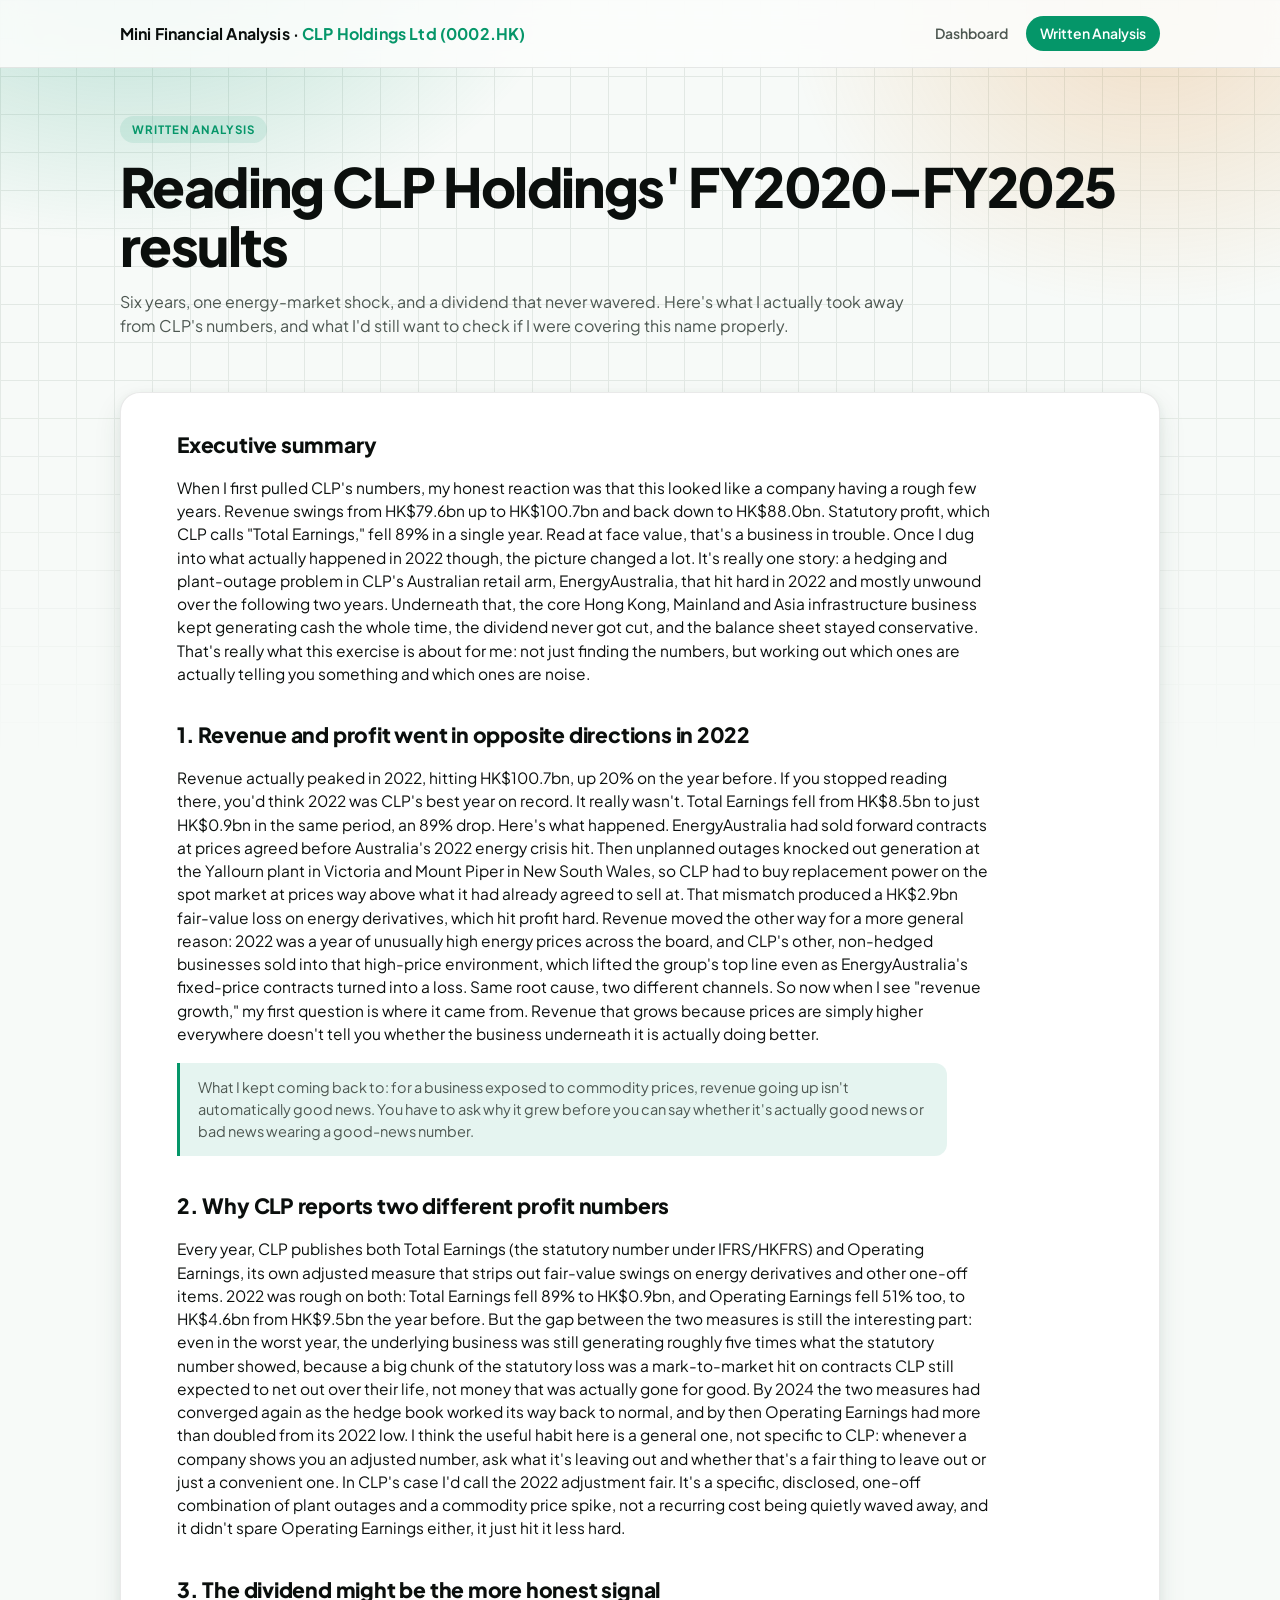
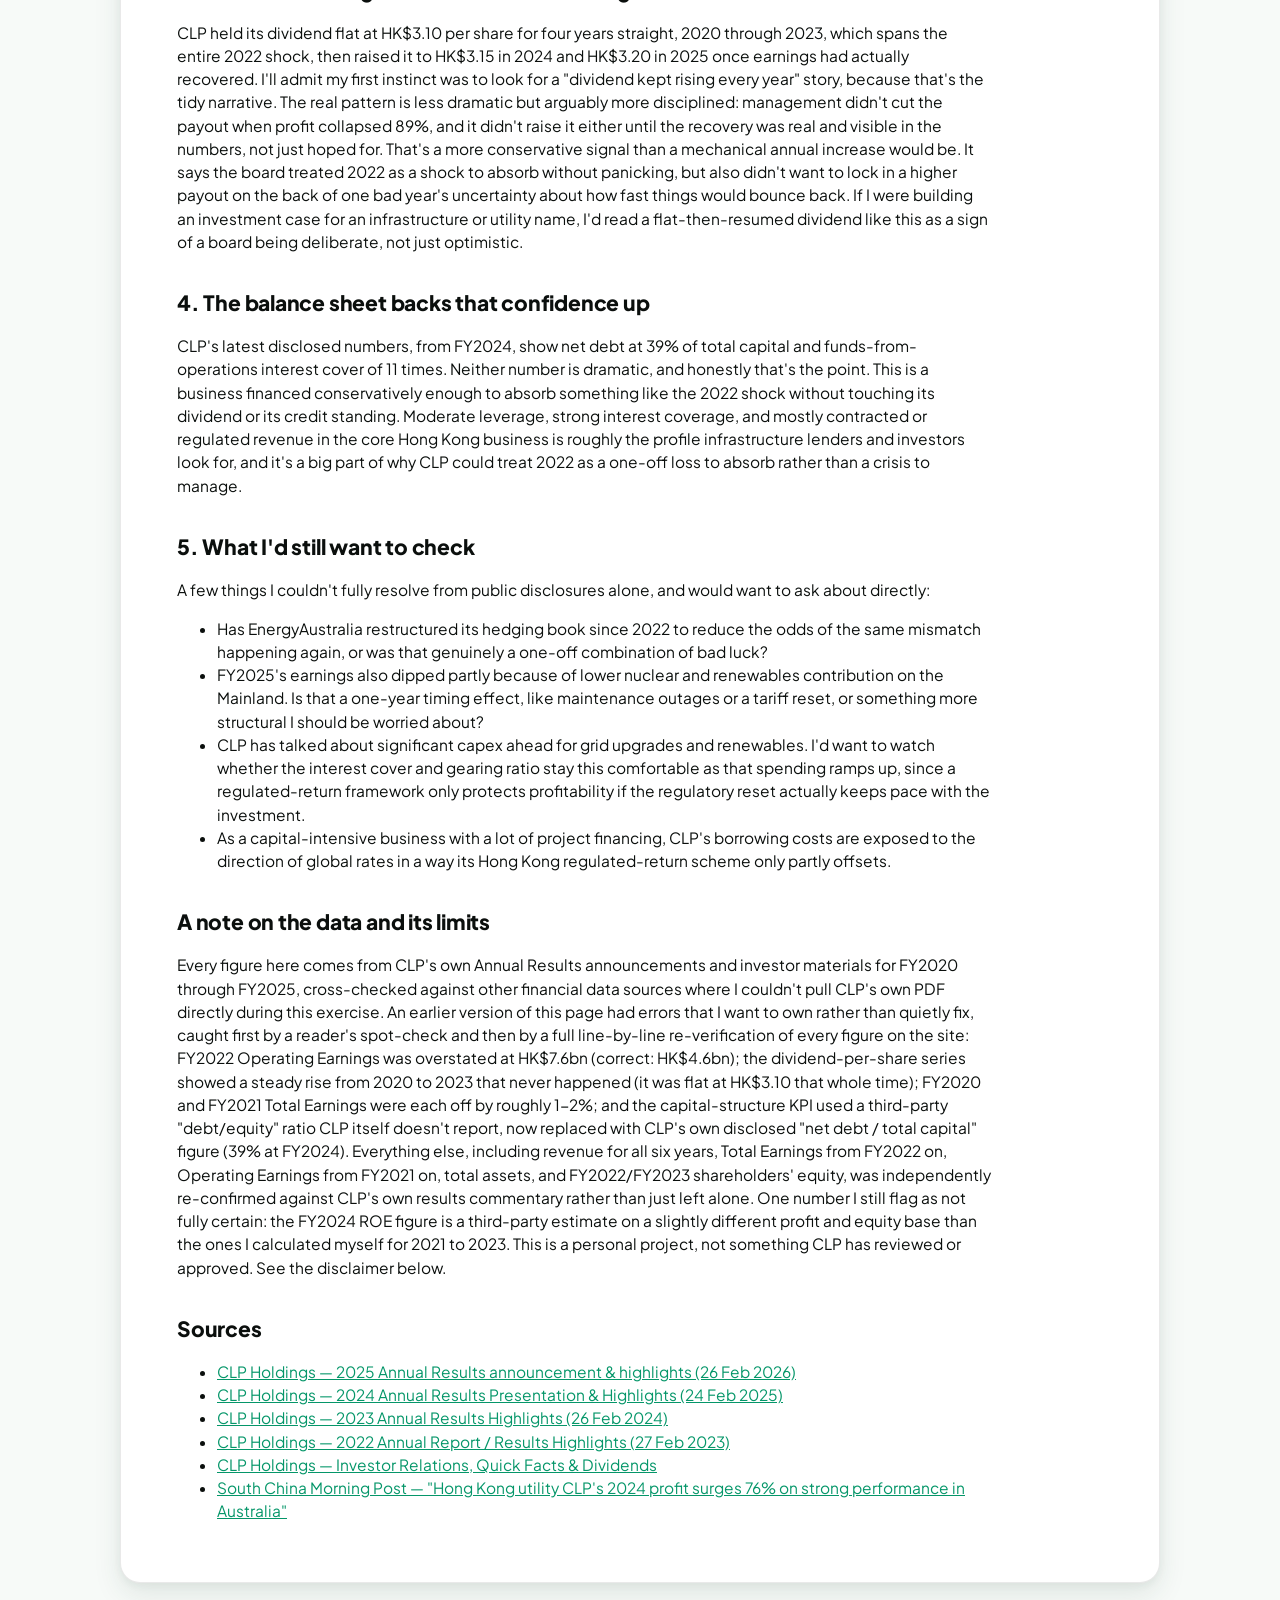
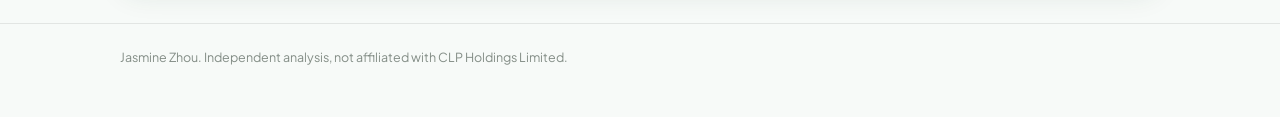
==== commit 66d0527e: "Full re-verification pass on every figure in the dataset Re-checked every number on the site against" ====
--- a/analysis.html
+++ b/analysis.html
@@ -41,7 +41,7 @@
         When I first pulled CLP's numbers, my honest reaction was that this
         looked like a company having a rough few years. Revenue swings from
         HK$79.6bn up to HK$100.7bn and back down to HK$88.0bn. Statutory profit,
-        which CLP calls "Total Earnings," fell 92% in a single year. Read at face
+        which CLP calls "Total Earnings," fell 89% in a single year. Read at face
         value, that's a business in trouble. Once I dug into what actually
         happened in 2022 though, the picture changed a lot. It's really one
         story: a hedging and plant-outage problem in CLP's Australian retail
@@ -58,8 +58,8 @@
       <p>
         Revenue actually peaked in 2022, hitting HK$100.7bn, up 20% on the year
         before. If you stopped reading there, you'd think 2022 was CLP's best
-        year on record. It really wasn't. Total Earnings fell from HK$8.6bn to
-        just HK$0.9bn in the same period, a 92% drop. Here's what happened.
+        year on record. It really wasn't. Total Earnings fell from HK$8.5bn to
+        just HK$0.9bn in the same period, an 89% drop. Here's what happened.
         EnergyAustralia had sold forward contracts at prices agreed before
         Australia's 2022 energy crisis hit. Then unplanned outages knocked out
         generation at the Yallourn plant in Victoria and Mount Piper in New South
@@ -87,7 +87,7 @@
         Every year, CLP publishes both Total Earnings (the statutory number
         under IFRS/HKFRS) and Operating Earnings, its own adjusted measure that
         strips out fair-value swings on energy derivatives and other one-off
-        items. 2022 was rough on both: Total Earnings fell 92% to HK$0.9bn,
+        items. 2022 was rough on both: Total Earnings fell 89% to HK$0.9bn,
         and Operating Earnings fell 51% too, to HK$4.6bn from HK$9.5bn the year
         before. But the gap between the two measures is still the interesting
         part: even in the worst year, the underlying business was still
@@ -114,7 +114,7 @@
         I'll admit my first instinct was to look for a "dividend kept rising
         every year" story, because that's the tidy narrative. The real pattern
         is less dramatic but arguably more disciplined: management didn't cut
-        the payout when profit collapsed 92%, and it didn't raise it either
+        the payout when profit collapsed 89%, and it didn't raise it either
         until the recovery was real and visible in the numbers, not just hoped
         for. That's a more conservative signal than a mechanical annual
         increase would be. It says the board treated 2022 as a shock to absorb
@@ -127,8 +127,8 @@
 
       <h2>4. The balance sheet backs that confidence up</h2>
       <p>
-        CLP's latest disclosed numbers, from FY2024, show debt to equity of
-        roughly 0.58x and funds-from-operations interest cover of 11 times.
+        CLP's latest disclosed numbers, from FY2024, show net debt at 39% of
+        total capital and funds-from-operations interest cover of 11 times.
         Neither number is dramatic, and honestly that's the point. This is a
         business financed conservatively enough to absorb something like the
         2022 shock without touching its dividend or its credit standing.
@@ -175,14 +175,21 @@
         Every figure here comes from CLP's own Annual Results announcements and
         investor materials for FY2020 through FY2025, cross-checked against
         other financial data sources where I couldn't pull CLP's own PDF
-        directly during this exercise. An earlier version of this page had two
-        real errors that I want to own rather than quietly fix: FY2022
-        Operating Earnings was overstated at HK$7.6bn (the correct figure is
-        HK$4.6bn), and the dividend-per-share series showed a steady rise from
-        2020 to 2023 that never actually happened, the dividend was flat at
-        HK$3.10 that whole time. Both were caught by a manual fact-check
-        against CLP's own 10-year financial summary and corrected. One number I
-        still flag as not fully certain: the FY2024 ROE figure is a
+        directly during this exercise. An earlier version of this page had
+        errors that I want to own rather than quietly fix, caught first by a
+        reader's spot-check and then by a full line-by-line re-verification of
+        every figure on the site: FY2022 Operating Earnings was overstated at
+        HK$7.6bn (correct: HK$4.6bn); the dividend-per-share series showed a
+        steady rise from 2020 to 2023 that never happened (it was flat at
+        HK$3.10 that whole time); FY2020 and FY2021 Total Earnings were each
+        off by roughly 1-2%; and the capital-structure KPI used a third-party
+        "debt/equity" ratio CLP itself doesn't report, now replaced with CLP's
+        own disclosed "net debt / total capital" figure (39% at FY2024).
+        Everything else, including revenue for all six years, Total Earnings
+        from FY2022 on, Operating Earnings from FY2021 on, total assets, and
+        FY2022/FY2023 shareholders' equity, was independently re-confirmed
+        against CLP's own results commentary rather than just left alone. One
+        number I still flag as not fully certain: the FY2024 ROE figure is a
         third-party estimate on a slightly different profit and equity base
         than the ones I calculated myself for 2021 to 2023. This is a personal
         project, not something CLP has reviewed or approved. See the
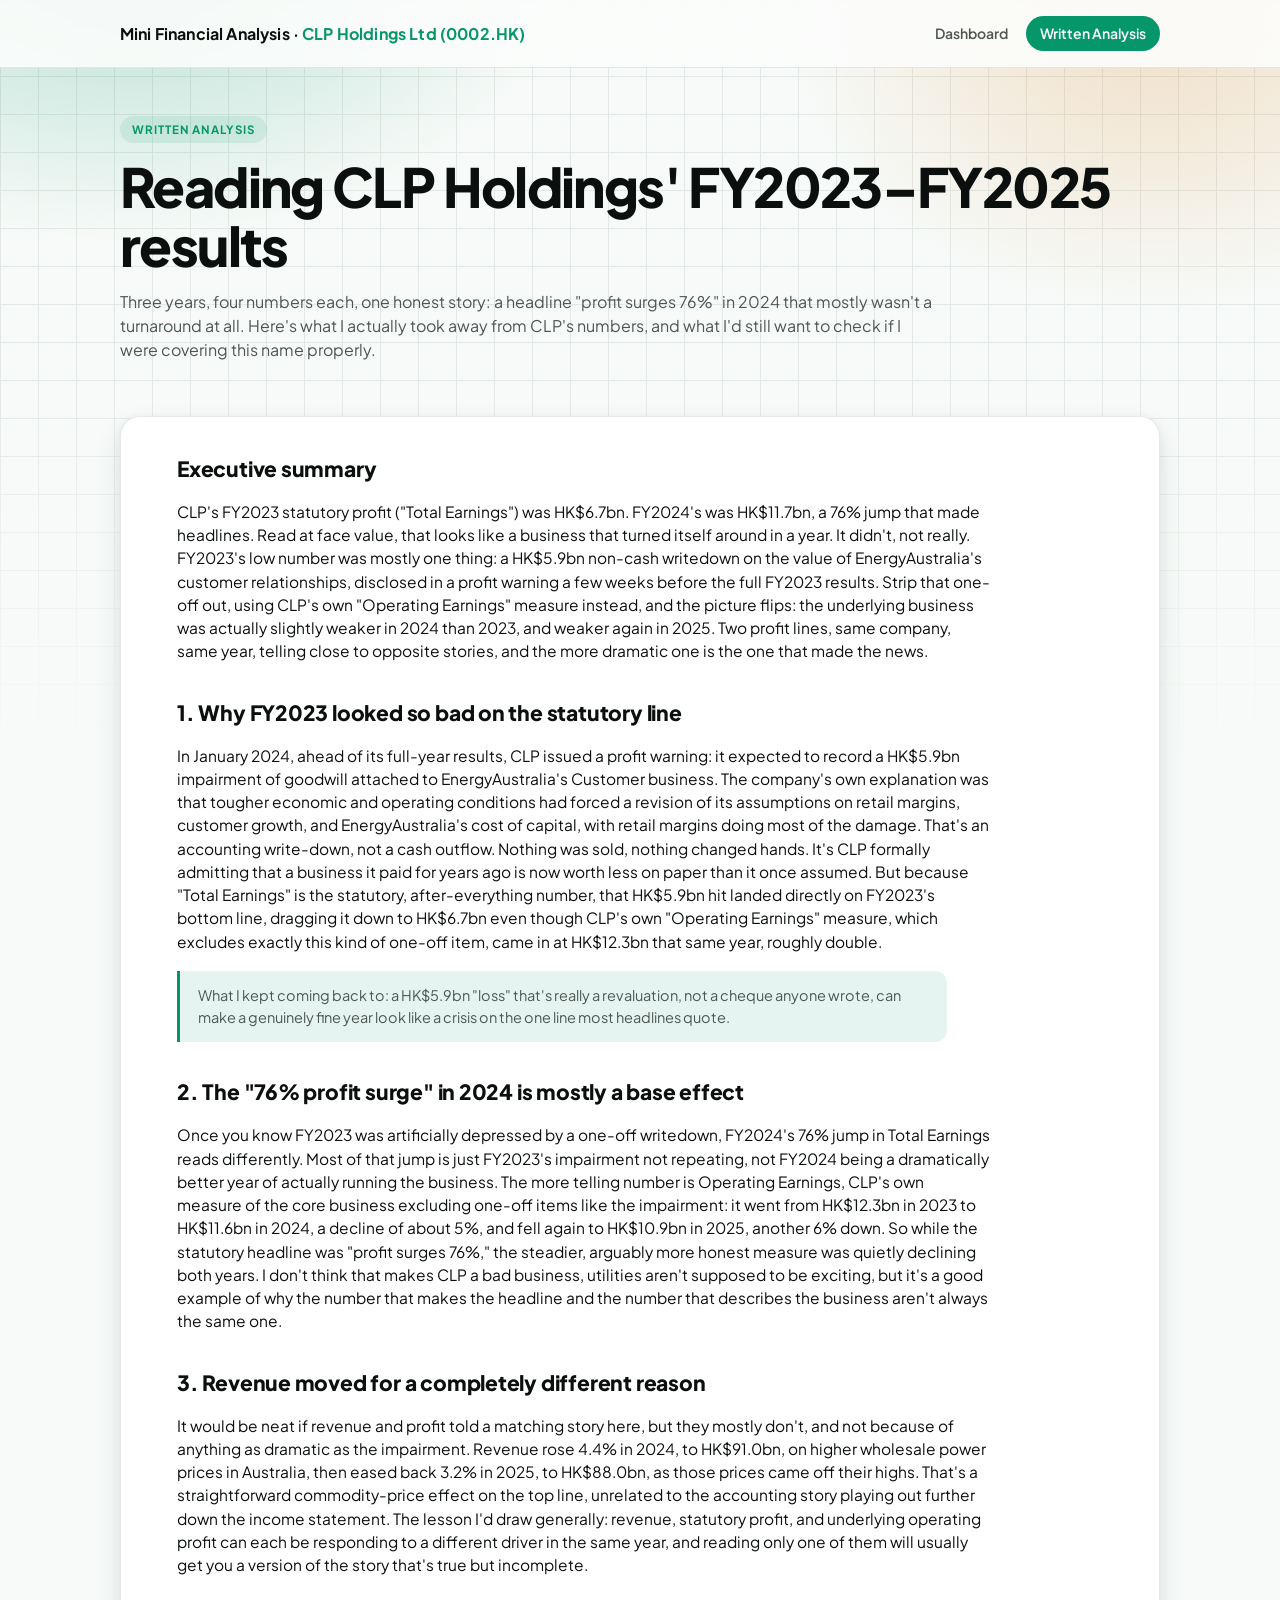
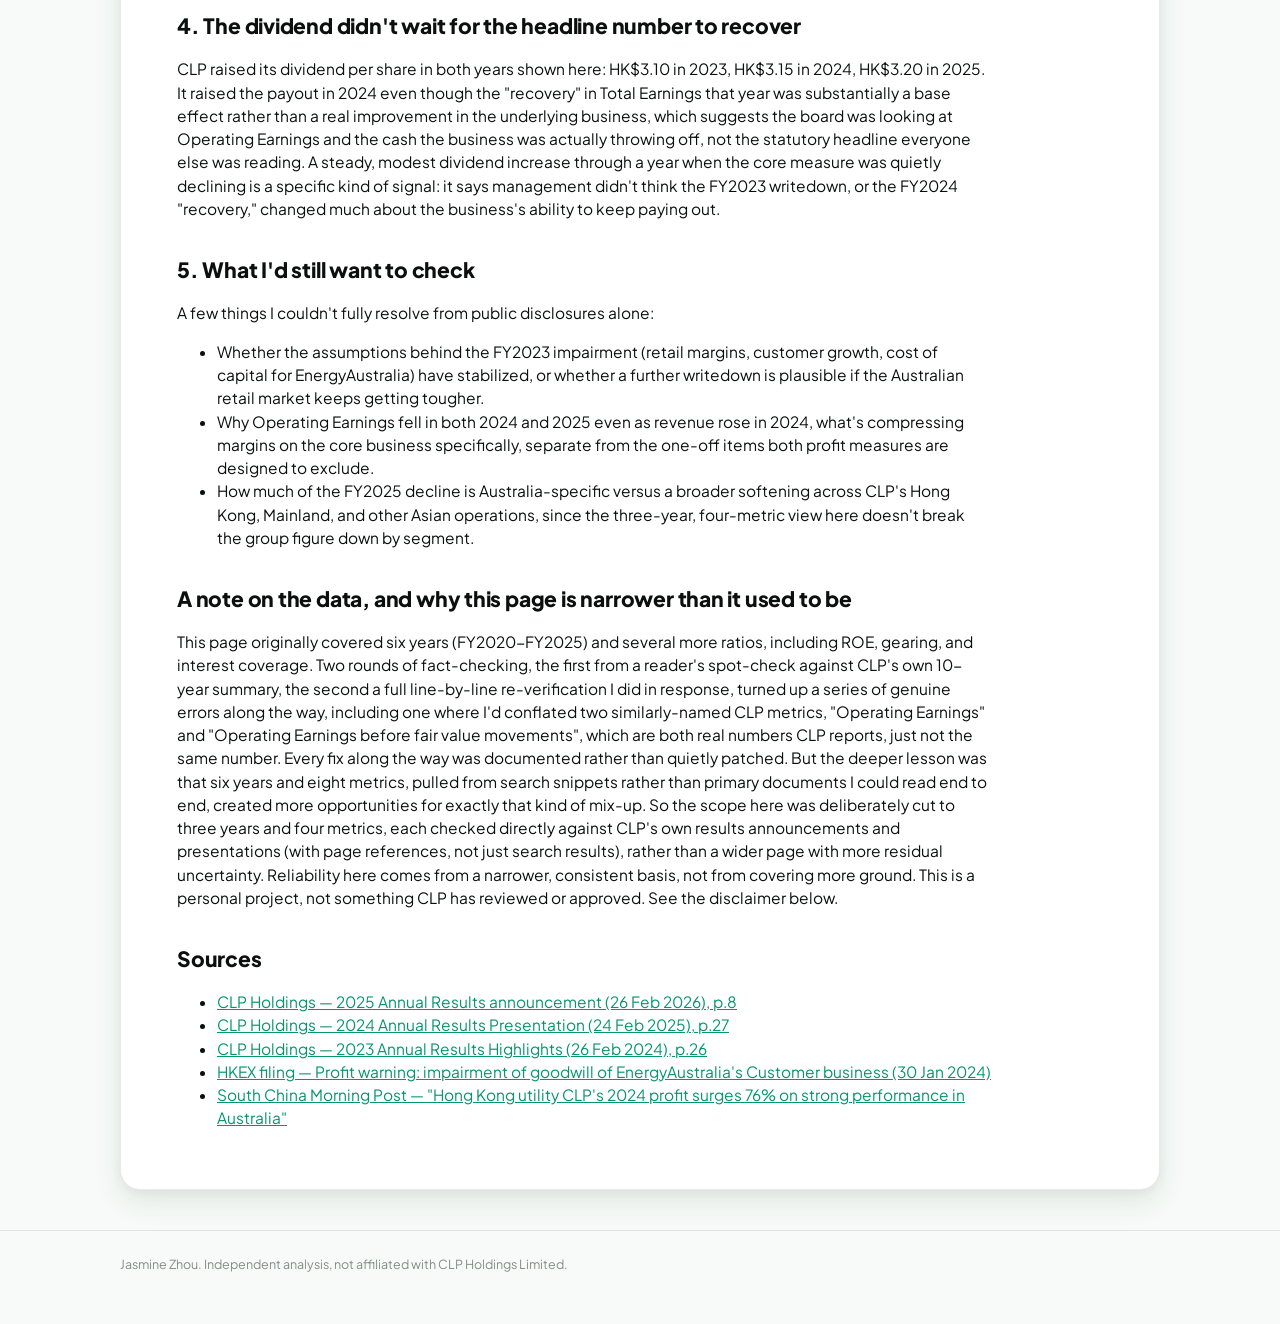
==== commit cf8c5d27: "Cut scope to FY2023-FY2025, four metrics, one story per number Reduces the site from six years / eig" ====
--- a/analysis.html
+++ b/analysis.html
@@ -6,7 +6,7 @@
   <title>CLP Holdings — Written Analysis</title>
   <meta
     name="description"
-    content="A 1-2 page written interpretation of CLP Holdings' FY2020-FY2025 results: what the trend and ratios actually mean, and what I'd watch next as an analyst."
+    content="A 1-2 page written interpretation of CLP Holdings' FY2023-FY2025 results: why statutory and underlying profit told different stories, and what I'd still want to check as an analyst."
   />
   <link rel="preconnect" href="https://fonts.googleapis.com" />
   <link rel="preconnect" href="https://fonts.gstatic.com" crossorigin />
@@ -27,182 +27,161 @@
   <main class="wrap">
     <section class="hero">
       <p class="eyebrow">Written analysis</p>
-      <h1>Reading CLP Holdings' FY2020&ndash;FY2025 results</h1>
+      <h1>Reading CLP Holdings' FY2023&ndash;FY2025 results</h1>
       <p class="lede">
-        Six years, one energy-market shock, and a dividend that never wavered.
-        Here's what I actually took away from CLP's numbers, and what I'd still
-        want to check if I were covering this name properly.
+        Three years, four numbers each, one honest story: a headline "profit
+        surges 76%" in 2024 that mostly wasn't a turnaround at all. Here's what
+        I actually took away from CLP's numbers, and what I'd still want to
+        check if I were covering this name properly.
       </p>
     </section>
 
     <article class="article">
       <h2>Executive summary</h2>
       <p>
-        When I first pulled CLP's numbers, my honest reaction was that this
-        looked like a company having a rough few years. Revenue swings from
-        HK$79.6bn up to HK$100.7bn and back down to HK$88.0bn. Statutory profit,
-        which CLP calls "Total Earnings," fell 89% in a single year. Read at face
-        value, that's a business in trouble. Once I dug into what actually
-        happened in 2022 though, the picture changed a lot. It's really one
-        story: a hedging and plant-outage problem in CLP's Australian retail
-        arm, EnergyAustralia, that hit hard in 2022 and mostly unwound over the
-        following two years. Underneath that, the core Hong Kong, Mainland and
-        Asia infrastructure business kept generating cash the whole time, the
-        dividend never got cut, and the balance sheet stayed conservative. That's
-        really what this exercise is about for me: not just finding the numbers,
-        but working out which ones are actually telling you something and which
-        ones are noise.
+        CLP's FY2023 statutory profit ("Total Earnings") was HK$6.7bn. FY2024's
+        was HK$11.7bn, a 76% jump that made headlines. Read at face value,
+        that looks like a business that turned itself around in a year. It
+        didn't, not really. FY2023's low number was mostly one thing: a
+        HK$5.9bn non-cash writedown on the value of EnergyAustralia's
+        customer relationships, disclosed in a profit warning a few weeks
+        before the full FY2023 results. Strip that one-off out, using CLP's
+        own "Operating Earnings" measure instead, and the picture flips: the
+        underlying business was actually slightly weaker in 2024 than 2023,
+        and weaker again in 2025. Two profit lines, same company, same year,
+        telling close to opposite stories, and the more dramatic one is the
+        one that made the news.
       </p>
 
-      <h2>1. Revenue and profit went in opposite directions in 2022</h2>
+      <h2>1. Why FY2023 looked so bad on the statutory line</h2>
       <p>
-        Revenue actually peaked in 2022, hitting HK$100.7bn, up 20% on the year
-        before. If you stopped reading there, you'd think 2022 was CLP's best
-        year on record. It really wasn't. Total Earnings fell from HK$8.5bn to
-        just HK$0.9bn in the same period, an 89% drop. Here's what happened.
-        EnergyAustralia had sold forward contracts at prices agreed before
-        Australia's 2022 energy crisis hit. Then unplanned outages knocked out
-        generation at the Yallourn plant in Victoria and Mount Piper in New South
-        Wales, so CLP had to buy replacement power on the spot market at prices
-        way above what it had already agreed to sell at. That mismatch produced
-        a HK$2.9bn fair-value loss on energy derivatives, which hit profit hard.
-        Revenue moved the other way for a more general reason: 2022 was a year
-        of unusually high energy prices across the board, and CLP's other,
-        non-hedged businesses sold into that high-price environment, which lifted
-        the group's top line even as EnergyAustralia's fixed-price contracts
-        turned into a loss. Same root cause, two different channels. So now when
-        I see "revenue growth," my first question is where it came from. Revenue
-        that grows because prices are simply higher everywhere doesn't tell you
-        whether the business underneath it is actually doing better.
+        In January 2024, ahead of its full-year results, CLP issued a profit
+        warning: it expected to record a HK$5.9bn impairment of goodwill
+        attached to EnergyAustralia's Customer business. The company's own
+        explanation was that tougher economic and operating conditions had
+        forced a revision of its assumptions on retail margins, customer
+        growth, and EnergyAustralia's cost of capital, with retail margins
+        doing most of the damage. That's an accounting write-down, not a
+        cash outflow. Nothing was sold, nothing changed hands. It's CLP
+        formally admitting that a business it paid for years ago is now
+        worth less on paper than it once assumed. But because "Total
+        Earnings" is the statutory, after-everything number, that HK$5.9bn
+        hit landed directly on FY2023's bottom line, dragging it down to
+        HK$6.7bn even though CLP's own "Operating Earnings" measure, which
+        excludes exactly this kind of one-off item, came in at HK$12.3bn
+        that same year, roughly double.
       </p>
       <div class="callout">
-        What I kept coming back to: for a business exposed to commodity prices,
-        revenue going up isn't automatically good news. You have to ask why it
-        grew before you can say whether it's actually good news or bad news
-        wearing a good-news number.
+        What I kept coming back to: a HK$5.9bn "loss" that's really a
+        revaluation, not a cheque anyone wrote, can make a genuinely fine
+        year look like a crisis on the one line most headlines quote.
       </div>
 
-      <h2>2. Why CLP reports two different profit numbers</h2>
+      <h2>2. The "76% profit surge" in 2024 is mostly a base effect</h2>
       <p>
-        Every year, CLP publishes both Total Earnings (the statutory number
-        under IFRS/HKFRS) and Operating Earnings, its own adjusted measure that
-        strips out fair-value swings on energy derivatives and other one-off
-        items. 2022 was rough on both: Total Earnings fell 89% to HK$0.9bn,
-        and Operating Earnings fell 51% too, to HK$4.6bn from HK$9.5bn the year
-        before. But the gap between the two measures is still the interesting
-        part: even in the worst year, the underlying business was still
-        generating roughly five times what the statutory number showed, because
-        a big chunk of the statutory loss was a mark-to-market hit on contracts
-        CLP still expected to net out over their life, not money that was
-        actually gone for good. By 2024 the two measures had converged again as
-        the hedge book worked its way back to normal, and by then Operating
-        Earnings had more than doubled from its 2022 low. I think the useful
-        habit here is a general one, not specific to CLP: whenever a company
-        shows you an adjusted number, ask what it's leaving out and whether
-        that's a fair thing to leave out or just a convenient one. In CLP's
-        case I'd call the 2022 adjustment fair. It's a specific, disclosed,
-        one-off combination of plant outages and a commodity price spike, not
-        a recurring cost being quietly waved away, and it didn't spare
-        Operating Earnings either, it just hit it less hard.
+        Once you know FY2023 was artificially depressed by a one-off
+        writedown, FY2024's 76% jump in Total Earnings reads differently.
+        Most of that jump is just FY2023's impairment not repeating, not
+        FY2024 being a dramatically better year of actually running the
+        business. The more telling number is Operating Earnings, CLP's own
+        measure of the core business excluding one-off items like the
+        impairment: it went from HK$12.3bn in 2023 to HK$11.6bn in 2024, a
+        decline of about 5%, and fell again to HK$10.9bn in 2025, another 6%
+        down. So while the statutory headline was "profit surges 76%," the
+        steadier, arguably more honest measure was quietly declining both
+        years. I don't think that makes CLP a bad business, utilities
+        aren't supposed to be exciting, but it's a good example of why the
+        number that makes the headline and the number that describes the
+        business aren't always the same one.
       </p>
 
-      <h2>3. The dividend might be the more honest signal</h2>
+      <h2>3. Revenue moved for a completely different reason</h2>
       <p>
-        CLP held its dividend flat at HK$3.10 per share for four years straight,
-        2020 through 2023, which spans the entire 2022 shock, then raised it to
-        HK$3.15 in 2024 and HK$3.20 in 2025 once earnings had actually recovered.
-        I'll admit my first instinct was to look for a "dividend kept rising
-        every year" story, because that's the tidy narrative. The real pattern
-        is less dramatic but arguably more disciplined: management didn't cut
-        the payout when profit collapsed 89%, and it didn't raise it either
-        until the recovery was real and visible in the numbers, not just hoped
-        for. That's a more conservative signal than a mechanical annual
-        increase would be. It says the board treated 2022 as a shock to absorb
-        without panicking, but also didn't want to lock in a higher payout on
-        the back of one bad year's uncertainty about how fast things would
-        bounce back. If I were building an investment case for an
-        infrastructure or utility name, I'd read a flat-then-resumed dividend
-        like this as a sign of a board being deliberate, not just optimistic.
+        It would be neat if revenue and profit told a matching story here,
+        but they mostly don't, and not because of anything as dramatic as
+        the impairment. Revenue rose 4.4% in 2024, to HK$91.0bn, on higher
+        wholesale power prices in Australia, then eased back 3.2% in 2025,
+        to HK$88.0bn, as those prices came off their highs. That's a
+        straightforward commodity-price effect on the top line, unrelated
+        to the accounting story playing out further down the income
+        statement. The lesson I'd draw generally: revenue, statutory
+        profit, and underlying operating profit can each be responding to a
+        different driver in the same year, and reading only one of them
+        will usually get you a version of the story that's true but
+        incomplete.
       </p>
 
-      <h2>4. The balance sheet backs that confidence up</h2>
+      <h2>4. The dividend didn't wait for the headline number to recover</h2>
       <p>
-        CLP's latest disclosed numbers, from FY2024, show net debt at 39% of
-        total capital and funds-from-operations interest cover of 11 times.
-        Neither number is dramatic, and honestly that's the point. This is a
-        business financed conservatively enough to absorb something like the
-        2022 shock without touching its dividend or its credit standing.
-        Moderate leverage, strong interest coverage, and mostly contracted or
-        regulated revenue in the core Hong Kong business is roughly the profile
-        infrastructure lenders and investors look for, and it's a big part of
-        why CLP could treat 2022 as a one-off loss to absorb rather than a
-        crisis to manage.
+        CLP raised its dividend per share in both years shown here: HK$3.10
+        in 2023, HK$3.15 in 2024, HK$3.20 in 2025. It raised the payout in
+        2024 even though the "recovery" in Total Earnings that year was
+        substantially a base effect rather than a real improvement in the
+        underlying business, which suggests the board was looking at
+        Operating Earnings and the cash the business was actually throwing
+        off, not the statutory headline everyone else was reading. A
+        steady, modest dividend increase through a year when the core
+        measure was quietly declining is a specific kind of signal: it says
+        management didn't think the FY2023 writedown, or the FY2024
+        "recovery," changed much about the business's ability to keep
+        paying out.
       </p>
 
       <h2>5. What I'd still want to check</h2>
       <p>
-        A few things I couldn't fully resolve from public disclosures alone,
-        and would want to ask about directly:
+        A few things I couldn't fully resolve from public disclosures alone:
       </p>
       <ul>
         <li>
-          Has EnergyAustralia restructured its hedging book since 2022 to
-          reduce the odds of the same mismatch happening again, or was that
-          genuinely a one-off combination of bad luck?
+          Whether the assumptions behind the FY2023 impairment (retail
+          margins, customer growth, cost of capital for EnergyAustralia)
+          have stabilized, or whether a further writedown is plausible if
+          the Australian retail market keeps getting tougher.
         </li>
         <li>
-          FY2025's earnings also dipped partly because of lower nuclear and
-          renewables contribution on the Mainland. Is that a one-year timing
-          effect, like maintenance outages or a tariff reset, or something more
-          structural I should be worried about?
+          Why Operating Earnings fell in both 2024 and 2025 even as revenue
+          rose in 2024, what's compressing margins on the core business
+          specifically, separate from the one-off items both profit
+          measures are designed to exclude.
         </li>
         <li>
-          CLP has talked about significant capex ahead for grid upgrades and
-          renewables. I'd want to watch whether the interest cover and gearing
-          ratio stay this comfortable as that spending ramps up, since a
-          regulated-return framework only protects profitability if the
-          regulatory reset actually keeps pace with the investment.
-        </li>
-        <li>
-          As a capital-intensive business with a lot of project financing,
-          CLP's borrowing costs are exposed to the direction of global rates in
-          a way its Hong Kong regulated-return scheme only partly offsets.
+          How much of the FY2025 decline is Australia-specific versus a
+          broader softening across CLP's Hong Kong, Mainland, and other
+          Asian operations, since the three-year, four-metric view here
+          doesn't break the group figure down by segment.
         </li>
       </ul>
 
-      <h2>A note on the data and its limits</h2>
+      <h2>A note on the data, and why this page is narrower than it used to be</h2>
       <p>
-        Every figure here comes from CLP's own Annual Results announcements and
-        investor materials for FY2020 through FY2025, cross-checked against
-        other financial data sources where I couldn't pull CLP's own PDF
-        directly during this exercise. An earlier version of this page had
-        errors that I want to own rather than quietly fix, caught first by a
-        reader's spot-check and then by a full line-by-line re-verification of
-        every figure on the site: FY2022 Operating Earnings was overstated at
-        HK$7.6bn (correct: HK$4.6bn); the dividend-per-share series showed a
-        steady rise from 2020 to 2023 that never happened (it was flat at
-        HK$3.10 that whole time); FY2020 and FY2021 Total Earnings were each
-        off by roughly 1-2%; and the capital-structure KPI used a third-party
-        "debt/equity" ratio CLP itself doesn't report, now replaced with CLP's
-        own disclosed "net debt / total capital" figure (39% at FY2024).
-        Everything else, including revenue for all six years, Total Earnings
-        from FY2022 on, Operating Earnings from FY2021 on, total assets, and
-        FY2022/FY2023 shareholders' equity, was independently re-confirmed
-        against CLP's own results commentary rather than just left alone. One
-        number I still flag as not fully certain: the FY2024 ROE figure is a
-        third-party estimate on a slightly different profit and equity base
-        than the ones I calculated myself for 2021 to 2023. This is a personal
-        project, not something CLP has reviewed or approved. See the
-        disclaimer below.
+        This page originally covered six years (FY2020-FY2025) and several
+        more ratios, including ROE, gearing, and interest coverage. Two
+        rounds of fact-checking, the first from a reader's spot-check
+        against CLP's own 10-year summary, the second a full line-by-line
+        re-verification I did in response, turned up a series of genuine
+        errors along the way, including one where I'd conflated two
+        similarly-named CLP metrics, "Operating Earnings" and "Operating
+        Earnings before fair value movements", which are both real numbers
+        CLP reports, just not the same number. Every fix along the way was
+        documented rather than quietly patched. But the deeper lesson was
+        that six years and eight metrics, pulled from search snippets
+        rather than primary documents I could read end to end, created more
+        opportunities for exactly that kind of mix-up. So the scope here was
+        deliberately cut to three years and four metrics, each checked
+        directly against CLP's own results announcements and presentations
+        (with page references, not just search results), rather than a
+        wider page with more residual uncertainty. Reliability here comes
+        from a narrower, consistent basis, not from covering more ground.
+        This is a personal project, not something CLP has reviewed or
+        approved. See the disclaimer below.
       </p>
 
       <h2 id="sources">Sources</h2>
       <ul>
-        <li><a href="https://www.clpgroup.com/en/investor-relations/financial-reporting/results-and-presentations.html">CLP Holdings — 2025 Annual Results announcement &amp; highlights (26 Feb 2026)</a></li>
-        <li><a href="https://www.clpgroup.com/content/dam/clp-group/channels/investor/document/3-2-results---presentations/2024/CLP%202024%20Annual%20Results%20Presentation.pdf.coredownload.pdf">CLP Holdings — 2024 Annual Results Presentation &amp; Highlights (24 Feb 2025)</a></li>
-        <li><a href="https://www.clpgroup.com/content/dam/clp-group/channels/media/document/embedded_pdfs_en/2023AR_highlights_en.pdf">CLP Holdings — 2023 Annual Results Highlights (26 Feb 2024)</a></li>
-        <li><a href="https://www.clpgroup.com/content/dam/clp-group/channels/investor/document/3-3-financial-reports/2022/e_2022Annual%20Report.pdf">CLP Holdings — 2022 Annual Report / Results Highlights (27 Feb 2023)</a></li>
-        <li><a href="https://www.clpgroup.com/en/investor-relations/financial-reporting/quick-facts.html">CLP Holdings — Investor Relations, Quick Facts &amp; Dividends</a></li>
+        <li><a href="https://www.clpgroup.com/content/dam/clp-group/channels/investor/document/3-4-announcements-circulars/2026/e_Results%20Announcement_20260226_final_1137.pdf.coredownload.pdf">CLP Holdings — 2025 Annual Results announcement (26 Feb 2026), p.8</a></li>
+        <li><a href="https://www.clpgroup.com/content/dam/clp-group/channels/investor/document/3-2-results---presentations/2024/CLP%202024%20Annual%20Results%20Presentation.pdf.coredownload.pdf">CLP Holdings — 2024 Annual Results Presentation (24 Feb 2025), p.27</a></li>
+        <li><a href="https://www.clpgroup.com/content/dam/clp-group/channels/media/document/embedded_pdfs_en/2023AR_highlights_en.pdf">CLP Holdings — 2023 Annual Results Highlights (26 Feb 2024), p.26</a></li>
+        <li><a href="https://www1.hkexnews.hk/listedco/listconews/sehk/2024/0130/2024013000234.pdf">HKEX filing — Profit warning: impairment of goodwill of EnergyAustralia's Customer business (30 Jan 2024)</a></li>
         <li><a href="https://www.scmp.com/business/article/3299883/hong-kong-utility-clps-2024-profit-surges-76-strong-performance-australia">South China Morning Post — "Hong Kong utility CLP's 2024 profit surges 76% on strong performance in Australia"</a></li>
       </ul>
     </article>
